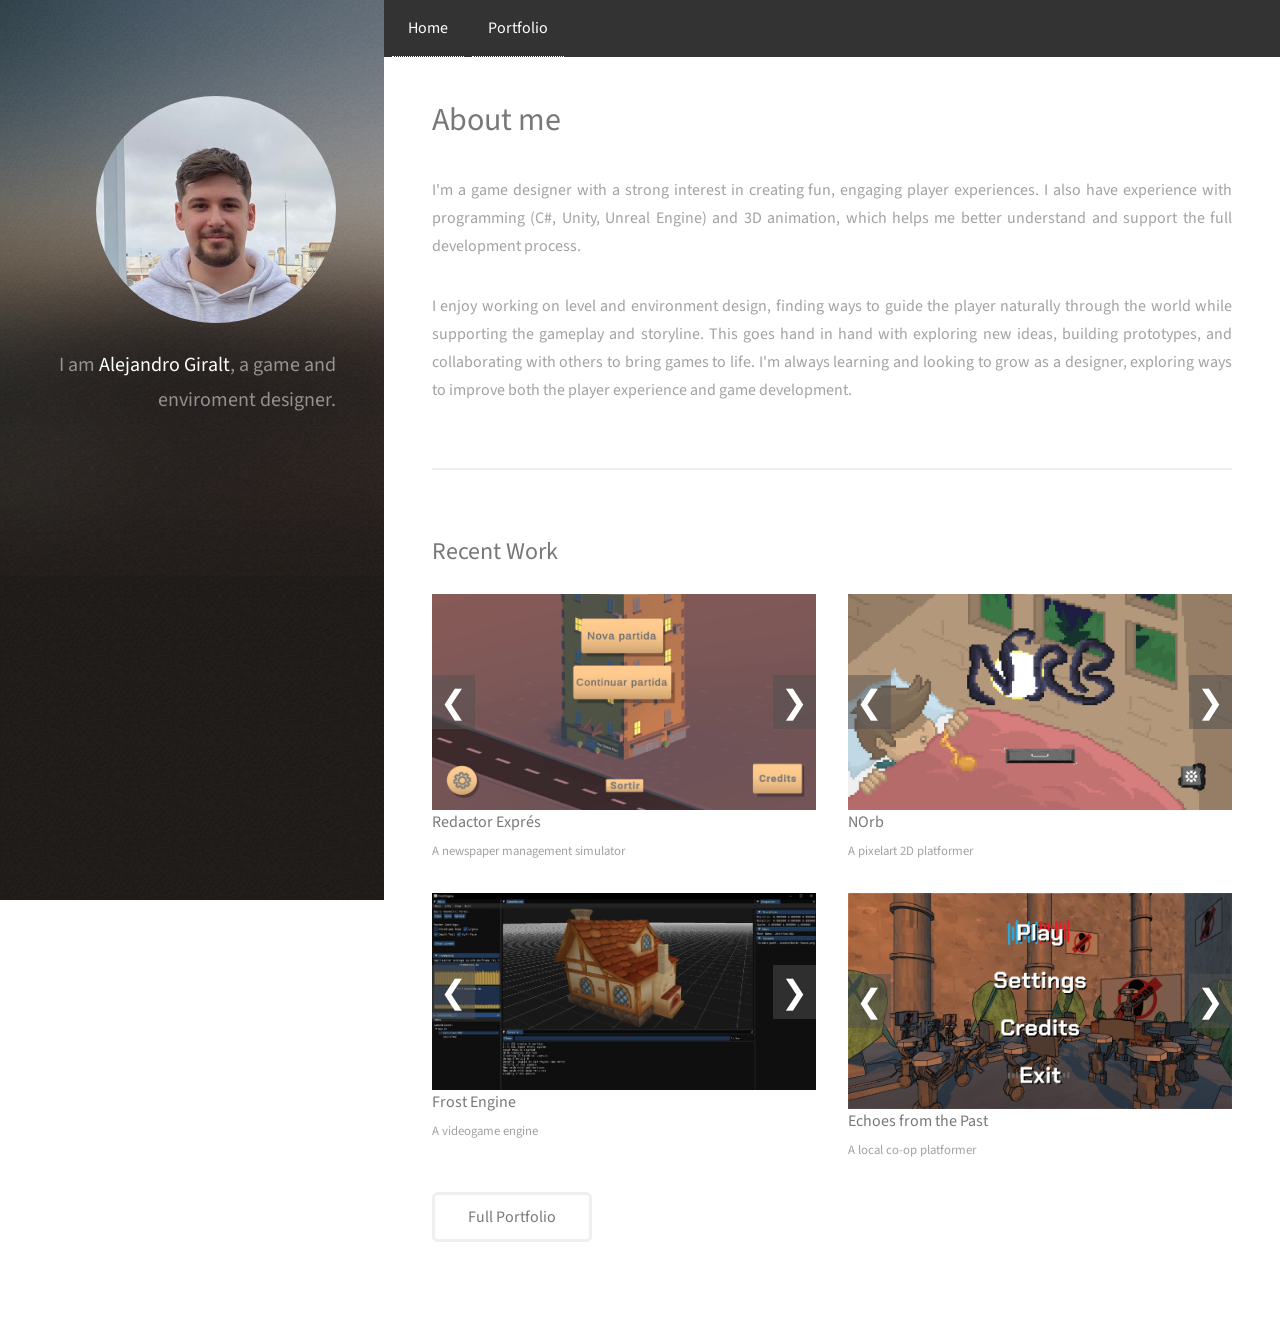
==== index.html @ 24356e1d "Organization, Polishing" ====
<!DOCTYPE HTML>
<!--
	Strata by HTML5 UP
	html5up.net | @ajlkn
	Free for personal and commercial use under the CCA 3.0 license (html5up.net/license)
-->
<html>

<head>
	<title>Strata by HTML5 UP</title>
	<meta charset="utf-8" />
	<meta name="viewport" content="width=device-width, initial-scale=1, user-scalable=no" />
	<link rel="stylesheet" href="assets/css/main.css" />

	<style>
		/* === DEBUG VISUAL === */
		/** {
			outline: 1px solid rgba(255, 0, 0, 0.4);
		}*/
	</style>
</head>

<body class="is-preload">

	<ul class="busc">
		<li class="busc"><a href="./index.html">Home</a></li>
		<li class="busc"><a href="./projects.html">Portfolio</a>

	</ul>

	<!-- Header -->
	<header id="header">
		<div class="inner">
			<a class="image avatar"><img src="images/avatarYo.jpg" alt="" /></a>
			<h1>I am <strong>Alejandro Giralt</strong>, a game<br />
				and enviroment designer.<br />
				<!--crafted by <a href="http://html5up.net">HTML5 UP</a>.</h1>-->
		</div>
	</header>

	<!-- Main -->
	<div id="main">

		<!-- One -->
		<section id="one">
			<header class="major">
				<h2>About me</h2>
			</header>
			<p class="justify">I'm a game designer with a strong interest in creating fun,
				engaging player experiences. I also have experience with
				programming (C#, Unity, Unreal Engine) and 3D animation,
				which helps me better understand and support the full
				development process.
			</p>
			<p class="justify">I enjoy working on level and environment design,
				finding ways to guide the player naturally through the
				world while supporting the gameplay and storyline. This goes hand
				in hand with exploring new ideas, building prototypes, and
				collaborating with others to bring games to life. I'm always
				learning and looking to grow as a designer,
				exploring ways to improve both the player experience and game development.
			</p>
			<!--<ul class="actions">
				<li><a href="#" class="button">Learn More</a></li>
			</ul>-->
		</section>

		<!-- Two -->
		<section id="two">
			<h2>Recent Work</h2>
			<div class="row">
				<article class="col-6 col-12-xsmall work-item">
					<div class="image-slider">
						<button class="prev" onclick="changeSlide(-1)">&#10094;</button>
						<img class="slide-image" src="images/Redactor1.webp" style="display:block;" />
						<img class="slide-image" src="images/Redactor2.webp" style="display:none;" />
						<img class="slide-image" src="images/Redactor3.webp" style="display:none;" />
						<img class="slide-image" src="images/Redactor4.webp" style="display:none;" />
						<img class="slide-image" src="images/Redactor5.webp" style="display:none;" />
						<button class="next" onclick="changeSlide(1)">&#10095;</button>
					</div>
					<a href="./projects.html?modal=modal-Redactor">
						<h3>Redactor Exprés</h3>
					</a>
					<p>A newspaper management simulator</p>
				</article>
				<article class="col-6 col-12-xsmall work-item">

					<div class="image-slider">
						<button class="prev" onclick="changeSlide(-1)">&#10094;</button>
						<img class="slide-image" src="images/Norb1.webp" style="display:block;" />
						<img class="slide-image" src="images/Norb2.webp" style="display:none;" />
						<img class="slide-image" src="images/Norb5.webp" style="display:none;" />
						<img class="slide-image" src="images/Norb3.webp" style="display:none;" />
						<img class="slide-image" src="images/Norb4.webp" style="display:none;" />
						<button class="next" onclick="changeSlide(1)">&#10095;</button>
					</div>
					<h3>NOrb</h3>
					<p>A pixelart 2D platformer</p>
				</article>
				<article class="col-6 col-12-xsmall work-item">
					<div class="image-slider">
						<button class="prev" onclick="changeSlide(-1)">&#10094;</button>
						<img class="slide-image" src="images/Frost1.webp" style="display:block;" />
						<img class="slide-image" src="images/Frost2.webp" style="display:none;" />
						<img class="slide-image" src="images/Frost3.webp" style="display:none;" />
						<button class="next" onclick="changeSlide(1)">&#10095;</button>
					</div>
					<h3>Frost Engine</h3>
					<p>A videogame engine</p>
				</article>
				<article class="col-6 col-12-xsmall work-item">
					<div class="image-slider">
						<button class="prev" onclick="changeSlide(-1)">&#10094;</button>
						<img class="slide-image" src="images/Echoes1.webp" style="display:block;" />
						<img class="slide-image" src="images/Echoes2.webp" style="display:none;" />
						<img class="slide-image" src="images/Echoes3.webp" style="display:none;" />
						<img class="slide-image" src="images/Echoes4.webp" style="display:none;" />
						<img class="slide-image" src="images/Echoes5.webp" style="display:none;" />
						<button class="next" onclick="changeSlide(1)">&#10095;</button>
					</div>
					<h3>Echoes from the Past</h3>
					<p>A local co-op platformer</p>
				</article>

			</div>
			<ul class="actions">
				<li><a href="./projects.html" class="button">Full Portfolio</a></li>
			</ul>
		</section>


		<!-- Footer -->
		<!--
		<footer id="footer">
			<div class="inner">
				<ul class="icons">
					<li><a href="#" class="icon brands fa-twitter"><span class="label">Twitter</span></a></li>
					<li><a href="#" class="icon brands fa-github"><span class="label">Github</span></a></li>
					<li><a href="#" class="icon brands fa-dribbble"><span class="label">Dribbble</span></a></li>
					<li><a href="#" class="icon solid fa-envelope"><span class="label">Email</span></a></li>
				</ul>
				
			<ul class="copyright">
				<li>&copy; Untitled</li>
				<li>Design: <a href="http://html5up.net">HTML5 UP</a></li>
			</ul>
		
			</div>
		</footer>
	-->



		<!-- EXTRA THINGS -->
		<!--
		<section id="three">
			<h2>Get In Touch</h2>
			<p>Accumsan pellentesque commodo blandit enim arcu non at amet id arcu magna. Accumsan orci faucibus id eu
				lorem semper nunc nisi lorem vulputate lorem neque lorem ipsum dolor.</p>
			<div class="row">
				<div class="col-8 col-12-small">
					<form method="post" action="#">
						<div class="row gtr-uniform gtr-50">
							<div class="col-6 col-12-xsmall"><input type="text" name="name" id="name"
									placeholder="Name" /></div>
							<div class="col-6 col-12-xsmall"><input type="email" name="email" id="email"
									placeholder="Email" /></div>
							<div class="col-12"><textarea name="message" id="message" placeholder="Message"
									rows="4"></textarea></div>
						</div>
					</form>
					<ul class="actions">
						<li><input type="submit" value="Send Message" /></li>
					</ul>
				</div>
				<div class="col-4 col-12-small">
					<ul class="labeled-icons">
						<li>
							<h3 class="icon solid fa-home"><span class="label">Address</span></h3>
							1234 Somewhere Rd.<br />
							Nashville, TN 00000<br />
							United States
						</li>
						<li>
							<h3 class="icon solid fa-mobile-alt"><span class="label">Phone</span></h3>
							000-000-0000
						</li>
						<li>
							<h3 class="icon solid fa-envelope"><span class="label">Email</span></h3>
							<a href="#">hello@untitled.tld</a>
						</li>
					</ul>
				</div>
			</div>
		</section>
		

		
	

		<section id="four">
			<h2>Elements</h2>

			<section>
				<h4>Text</h4>
				<p>This is <b>bold</b> and this is <strong>strong</strong>. This is <i>italic</i> and this is
					<em>emphasized</em>.
					This is <sup>superscript</sup> text and this is <sub>subscript</sub> text.
					This is <u>underlined</u> and this is code: <code>for (;;) { ... }</code>. Finally, <a href="#">this
						is a link</a>.</p>
				<hr />
				<header>
					<h4>Heading with a Subtitle</h4>
					<p>Lorem ipsum dolor sit amet nullam id egestas urna aliquam</p>
				</header>
				<p>Nunc lacinia ante nunc ac lobortis. Interdum adipiscing gravida odio porttitor sem non mi integer non
					faucibus ornare mi ut ante amet placerat aliquet. Volutpat eu sed ante lacinia sapien lorem accumsan
					varius montes viverra nibh in adipiscing blandit tempus accumsan.</p>
				<header>
					<h5>Heading with a Subtitle</h5>
					<p>Lorem ipsum dolor sit amet nullam id egestas urna aliquam</p>
				</header>
				<p>Nunc lacinia ante nunc ac lobortis. Interdum adipiscing gravida odio porttitor sem non mi integer non
					faucibus ornare mi ut ante amet placerat aliquet. Volutpat eu sed ante lacinia sapien lorem accumsan
					varius montes viverra nibh in adipiscing blandit tempus accumsan.</p>
				<hr />
				<h2>Heading Level 2</h2>
				<h3>Heading Level 3</h3>
				<h4>Heading Level 4</h4>
				<h5>Heading Level 5</h5>
				<h6>Heading Level 6</h6>
				<hr />
				<h5>Blockquote</h5>
				<blockquote>Fringilla nisl. Donec accumsan interdum nisi, quis tincidunt felis sagittis eget tempus
					euismod. Vestibulum ante ipsum primis in faucibus vestibulum. Blandit adipiscing eu felis iaculis
					volutpat ac adipiscing accumsan faucibus. Vestibulum ante ipsum primis in faucibus lorem ipsum dolor
					sit amet nullam adipiscing eu felis.</blockquote>
				<h5>Preformatted</h5>
				<pre><code>i = 0;

while (!deck.isInOrder()) {
print 'Iteration ' + i;
deck.shuffle();
i++;
}

print 'It took ' + i + ' iterations to sort the deck.';</code></pre>
			</section>

			<section>
				<h4>Lists</h4>
				<div class="row">
					<div class="col-6 col-12-xsmall">
						<h5>Unordered</h5>
						<ul>
							<li>Dolor pulvinar etiam magna etiam.</li>
							<li>Sagittis adipiscing lorem eleifend.</li>
							<li>Felis enim feugiat dolore viverra.</li>
						</ul>
						<h5>Alternate</h5>
						<ul class="alt">
							<li>Dolor pulvinar etiam magna etiam.</li>
							<li>Sagittis adipiscing lorem eleifend.</li>
							<li>Felis enim feugiat dolore viverra.</li>
						</ul>
					</div>
					<div class="col-6 col-12-xsmall">
						<h5>Ordered</h5>
						<ol>
							<li>Dolor pulvinar etiam magna etiam.</li>
							<li>Etiam vel felis at lorem sed viverra.</li>
							<li>Felis enim feugiat dolore viverra.</li>
							<li>Dolor pulvinar etiam magna etiam.</li>
							<li>Etiam vel felis at lorem sed viverra.</li>
							<li>Felis enim feugiat dolore viverra.</li>
						</ol>
						<h5>Icons</h5>
						<ul class="icons">
							<li><a href="#" class="icon brands fa-twitter"><span class="label">Twitter</span></a></li>
							<li><a href="#" class="icon brands fa-facebook-f"><span class="label">Facebook</span></a>
							</li>
							<li><a href="#" class="icon brands fa-instagram"><span class="label">Instagram</span></a>
							</li>
							<li><a href="#" class="icon brands fa-github"><span class="label">Github</span></a></li>
							<li><a href="#" class="icon brands fa-dribbble"><span class="label">Dribbble</span></a></li>
							<li><a href="#" class="icon brands fa-tumblr"><span class="label">Tumblr</span></a></li>
						</ul>
					</div>
				</div>
				<h5>Actions</h5>
				<ul class="actions">
					<li><a href="#" class="button primary">Default</a></li>
					<li><a href="#" class="button">Default</a></li>
				</ul>
				<ul class="actions small">
					<li><a href="#" class="button primary small">Small</a></li>
					<li><a href="#" class="button small">Small</a></li>
				</ul>
				<div class="row">
					<div class="col-6 col-12-small">
						<ul class="actions stacked">
							<li><a href="#" class="button primary">Default</a></li>
							<li><a href="#" class="button">Default</a></li>
						</ul>
					</div>
					<div class="col-6 col-12-small">
						<ul class="actions stacked">
							<li><a href="#" class="button primary small">Small</a></li>
							<li><a href="#" class="button small">Small</a></li>
						</ul>
					</div>
					<div class="col-6 col-12-small">
						<ul class="actions stacked">
							<li><a href="#" class="button primary fit">Default</a></li>
							<li><a href="#" class="button fit">Default</a></li>
						</ul>
					</div>
					<div class="col-6 col-12-small">
						<ul class="actions stacked">
							<li><a href="#" class="button primary small fit">Small</a></li>
							<li><a href="#" class="button small fit">Small</a></li>
						</ul>
					</div>
				</div>
			</section>

			<section>
				<h4>Table</h4>
				<h5>Default</h5>
				<div class="table-wrapper">
					<table>
						<thead>
							<tr>
								<th>Name</th>
								<th>Description</th>
								<th>Price</th>
							</tr>
						</thead>
						<tbody>
							<tr>
								<td>Item One</td>
								<td>Ante turpis integer aliquet porttitor.</td>
								<td>29.99</td>
							</tr>
							<tr>
								<td>Item Two</td>
								<td>Vis ac commodo adipiscing arcu aliquet.</td>
								<td>19.99</td>
							</tr>
							<tr>
								<td>Item Three</td>
								<td> Morbi faucibus arcu accumsan lorem.</td>
								<td>29.99</td>
							</tr>
							<tr>
								<td>Item Four</td>
								<td>Vitae integer tempus condimentum.</td>
								<td>19.99</td>
							</tr>
							<tr>
								<td>Item Five</td>
								<td>Ante turpis integer aliquet porttitor.</td>
								<td>29.99</td>
							</tr>
						</tbody>
						<tfoot>
							<tr>
								<td colspan="2"></td>
								<td>100.00</td>
							</tr>
						</tfoot>
					</table>
				</div>

				<h5>Alternate</h5>
				<div class="table-wrapper">
					<table class="alt">
						<thead>
							<tr>
								<th>Name</th>
								<th>Description</th>
								<th>Price</th>
							</tr>
						</thead>
						<tbody>
							<tr>
								<td>Item One</td>
								<td>Ante turpis integer aliquet porttitor.</td>
								<td>29.99</td>
							</tr>
							<tr>
								<td>Item Two</td>
								<td>Vis ac commodo adipiscing arcu aliquet.</td>
								<td>19.99</td>
							</tr>
							<tr>
								<td>Item Three</td>
								<td> Morbi faucibus arcu accumsan lorem.</td>
								<td>29.99</td>
							</tr>
							<tr>
								<td>Item Four</td>
								<td>Vitae integer tempus condimentum.</td>
								<td>19.99</td>
							</tr>
							<tr>
								<td>Item Five</td>
								<td>Ante turpis integer aliquet porttitor.</td>
								<td>29.99</td>
							</tr>
						</tbody>
						<tfoot>
							<tr>
								<td colspan="2"></td>
								<td>100.00</td>
							</tr>
						</tfoot>
					</table>
				</div>
			</section>

			<section>
				<h4>Buttons</h4>
				<ul class="actions">
					<li><a href="#" class="button primary">Primary</a></li>
					<li><a href="#" class="button">Default</a></li>
				</ul>
				<ul class="actions">
					<li><a href="#" class="button large">Large</a></li>
					<li><a href="#" class="button">Default</a></li>
					<li><a href="#" class="button small">Small</a></li>
				</ul>
				<ul class="actions fit">
					<li><a href="#" class="button primary fit">Fit</a></li>
					<li><a href="#" class="button fit">Fit</a></li>
				</ul>
				<ul class="actions fit small">
					<li><a href="#" class="button primary fit small">Fit + Small</a></li>
					<li><a href="#" class="button fit small">Fit + Small</a></li>
				</ul>
				<ul class="actions">
					<li><a href="#" class="button primary icon solid fa-download">Icon</a></li>
					<li><a href="#" class="button icon solid fa-download">Icon</a></li>
				</ul>
				<ul class="actions">
					<li><span class="button primary disabled">Primary</span></li>
					<li><span class="button disabled">Default</span></li>
				</ul>
			</section>

			<section>
				<h4>Form</h4>
				<form method="post" action="#">
					<div class="row gtr-uniform gtr-50">
						<div class="col-6 col-12-xsmall">
							<input type="text" name="demo-name" id="demo-name" value="" placeholder="Name" />
						</div>
						<div class="col-6 col-12-xsmall">
							<input type="email" name="demo-email" id="demo-email" value="" placeholder="Email" />
						</div>
						<div class="col-12">
							<select name="demo-category" id="demo-category">
								<option value="">- Category -</option>
								<option value="1">Manufacturing</option>
								<option value="1">Shipping</option>
								<option value="1">Administration</option>
								<option value="1">Human Resources</option>
							</select>
						</div>
						<div class="col-4 col-12-small">
							<input type="radio" id="demo-priority-low" name="demo-priority" checked>
							<label for="demo-priority-low">Low Priority</label>
						</div>
						<div class="col-4 col-12-small">
							<input type="radio" id="demo-priority-normal" name="demo-priority">
							<label for="demo-priority-normal">Normal Priority</label>
						</div>
						<div class="col-4 col-12-small">
							<input type="radio" id="demo-priority-high" name="demo-priority">
							<label for="demo-priority-high">High Priority</label>
						</div>
						<div class="col-6 col-12-small">
							<input type="checkbox" id="demo-copy" name="demo-copy">
							<label for="demo-copy">Email me a copy of this message</label>
						</div>
						<div class="col-6 col-12-small">
							<input type="checkbox" id="demo-human" name="demo-human" checked>
							<label for="demo-human">I am a human and not a robot</label>
						</div>
						<div class="col-12">
							<textarea name="demo-message" id="demo-message" placeholder="Enter your message"
								rows="6"></textarea>
						</div>
						<div class="col-12">
							<ul class="actions">
								<li><input type="submit" value="Send Message" class="primary" /></li>
								<li><input type="reset" value="Reset" /></li>
							</ul>
						</div>
					</div>
				</form>
			</section>

			<section>
				<h4>Image</h4>
				<h5>Fit</h5>
				<div class="box alt">
					<div class="row gtr-50 gtr-uniform">
						<div class="col-12"><span class="image fit"><img src="images/fulls/05.jpg" alt="" /></span>
						</div>
						<div class="col-4"><span class="image fit"><img src="images/thumbs/01.jpg" alt="" /></span>
						</div>
						<div class="col-4"><span class="image fit"><img src="images/thumbs/02.jpg" alt="" /></span>
						</div>
						<div class="col-4"><span class="image fit"><img src="images/thumbs/03.jpg" alt="" /></span>
						</div>
						<div class="col-4"><span class="image fit"><img src="images/thumbs/04.jpg" alt="" /></span>
						</div>
						<div class="col-4"><span class="image fit"><img src="images/thumbs/05.jpg" alt="" /></span>
						</div>
						<div class="col-4"><span class="image fit"><img src="images/thumbs/06.jpg" alt="" /></span>
						</div>
						<div class="col-4"><span class="image fit"><img src="images/thumbs/03.jpg" alt="" /></span>
						</div>
						<div class="col-4"><span class="image fit"><img src="images/thumbs/02.jpg" alt="" /></span>
						</div>
						<div class="col-4"><span class="image fit"><img src="images/thumbs/01.jpg" alt="" /></span>
						</div>
					</div>
				</div>
				<h5>Left &amp; Right</h5>
				<p><span class="image left"><img src="images/avatar.jpg" alt="" /></span>Fringilla nisl. Donec accumsan
					interdum nisi, quis tincidunt felis sagittis eget. tempus euismod. Vestibulum ante ipsum primis in
					faucibus vestibulum. Blandit adipiscing eu felis iaculis volutpat ac adipiscing accumsan eu
					faucibus. Integer ac pellentesque praesent tincidunt felis sagittis eget. tempus euismod. Vestibulum
					ante ipsum primis in faucibus vestibulum. Blandit adipiscing eu felis iaculis volutpat ac adipiscing
					accumsan eu faucibus. Integer ac pellentesque praesent. Donec accumsan interdum nisi, quis tincidunt
					felis sagittis eget. tempus euismod. Vestibulum ante ipsum primis in faucibus vestibulum. Blandit
					adipiscing eu felis iaculis volutpat ac adipiscing accumsan eu faucibus. Integer ac pellentesque
					praesent tincidunt felis sagittis eget. tempus euismod. Vestibulum ante ipsum primis in faucibus
					vestibulum. Blandit adipiscing eu felis iaculis volutpat ac adipiscing accumsan eu faucibus. Integer
					ac pellentesque praesent.</p>
				<p><span class="image right"><img src="images/avatar.jpg" alt="" /></span>Fringilla nisl. Donec accumsan
					interdum nisi, quis tincidunt felis sagittis eget. tempus euismod. Vestibulum ante ipsum primis in
					faucibus vestibulum. Blandit adipiscing eu felis iaculis volutpat ac adipiscing accumsan eu
					faucibus. Integer ac pellentesque praesent tincidunt felis sagittis eget. tempus euismod. Vestibulum
					ante ipsum primis in faucibus vestibulum. Blandit adipiscing eu felis iaculis volutpat ac adipiscing
					accumsan eu faucibus. Integer ac pellentesque praesent. Donec accumsan interdum nisi, quis tincidunt
					felis sagittis eget. tempus euismod. Vestibulum ante ipsum primis in faucibus vestibulum. Blandit
					adipiscing eu felis iaculis volutpat ac adipiscing accumsan eu faucibus. Integer ac pellentesque
					praesent tincidunt felis sagittis eget. tempus euismod. Vestibulum ante ipsum primis in faucibus
					vestibulum. Blandit adipiscing eu felis iaculis volutpat ac adipiscing accumsan eu faucibus. Integer
					ac pellentesque praesent.</p>
			</section>

		</section>


	</div>
	-->


		<!-- Scripts -->
		<script src="assets/js/jquery.min.js"></script>
		<script src="assets/js/jquery.poptrox.min.js"></script>
		<script src="assets/js/custom.modal.js"></script>
		<script src="assets/js/browser.min.js"></script>
		<script src="assets/js/breakpoints.min.js"></script>
		<script src="assets/js/util.js"></script>
		<script src="assets/js/main.js"></script>

</body>

</html>
---- assets/css/main.css ----
@import url("fontawesome-all.min.css");
@import url("https://fonts.googleapis.com/css?family=Source+Sans+Pro:400,400italic");


/*
	Strata by HTML5 UP
	html5up.net | @ajlkn
	Free for personal and commercial use under the CCA 3.0 license (html5up.net/license)
*/

html,
body,
div,
span,
applet,
object,
iframe,
h1,
h2,
h3,
h4,
h5,
h6,
p,
blockquote,
pre,
a,
abbr,
acronym,
address,
big,
cite,
code,
del,
dfn,
em,
img,
ins,
kbd,
q,
s,
samp,
small,
strike,
strong,
sub,
sup,
tt,
var,
b,
u,
i,
center,
dl,
dt,
dd,
ol,
ul,
li,
fieldset,
form,
label,
legend,
table,
caption,
tbody,
tfoot,
thead,
tr,
th,
td,
article,
aside,
canvas,
details,
embed,
figure,
figcaption,
footer,
header,
hgroup,
menu,
nav,
output,
ruby,
section,
summary,
time,
mark,
audio,
video {
	margin: 0;
	padding: 0;
	border: 0;
	font-size: 100%;
	font: inherit;
	vertical-align: baseline;
}

article,
aside,
details,
figcaption,
figure,
footer,
header,
hgroup,
menu,
nav,
section {
	display: block;
}

body {
	line-height: 1;
}

ol,
ul {
	list-style: none;
}

blockquote,
q {
	quotes: none;
}

blockquote:before,
blockquote:after,
q:before,
q:after {
	content: '';
	content: none;
}

table {
	border-collapse: collapse;
	border-spacing: 0;
}

body {
	-webkit-text-size-adjust: none;
}

mark {
	background-color: transparent;
	color: inherit;
}

input::-moz-focus-inner {
	border: 0;
	padding: 0;
}

input,
select,
textarea {
	-moz-appearance: none;
	-webkit-appearance: none;
	-ms-appearance: none;
	appearance: none;
}



/* Basic */

html {
	box-sizing: border-box;
}

*,
*:before,
*:after {
	box-sizing: inherit;
}

body {
	background: #fff;
}

body.is-preload *,
body.is-preload *:before,
body.is-preload *:after {
	-moz-animation: none !important;
	-webkit-animation: none !important;
	-ms-animation: none !important;
	animation: none !important;
	-moz-transition: none !important;
	-webkit-transition: none !important;
	-ms-transition: none !important;
	transition: none !important;
}

body,
input,
select,
textarea {
	color: #a2a2a2;
	font-family: "Source Sans Pro", Helvetica, sans-serif;
	font-size: 16pt;
	font-weight: 400;
	line-height: 1.75em;
}

a {
	-moz-transition: color 0.2s ease-in-out, border-color 0.2s ease-in-out;
	-webkit-transition: color 0.2s ease-in-out, border-color 0.2s ease-in-out;
	-ms-transition: color 0.2s ease-in-out, border-color 0.2s ease-in-out;
	transition: color 0.2s ease-in-out, border-color 0.2s ease-in-out;
	border-bottom: dotted 1px;
	color: #49bf9d;
	text-decoration: none;
}

a:hover {
	border-bottom-color: transparent;
	color: #49bf9d !important;
	text-decoration: none;
}

strong,
b {
	color: #787878;
	font-weight: 400;
}

em,
i {
	font-style: italic;
}

p {
	margin: 0 0 2em 0;
}

h1,
h2,
h3,
h4,
h5,
h6 {
	color: #787878;
	font-weight: 400;
	line-height: 1em;
	margin: 0 0 1em 0;
}

h1 a,
h2 a,
h3 a,
h4 a,
h5 a,
h6 a {
	color: inherit;
	text-decoration: none;
}

h1 {
	font-size: 2em;
	line-height: 1.5em;
}

h2 {
	font-size: 1.5em;
	line-height: 1.5em;
}

h3 {
	font-size: 1.25em;
	line-height: 1.5em;
}

h4 {
	font-size: 1.1em;
	line-height: 1.5em;
}

h5 {
	font-size: 0.9em;
	line-height: 1.5em;
}

h6 {
	font-size: 0.7em;
	line-height: 1.5em;
}

sub {
	font-size: 0.8em;
	position: relative;
	top: 0.5em;
}

sup {
	font-size: 0.8em;
	position: relative;
	top: -0.5em;
}

hr {
	border: 0;
	border-bottom: solid 2px #efefef;
	margin: 2em 0;
}

hr.major {
	margin: 3em 0;
}



blockquote {
	border-left: solid 6px #efefef;
	font-style: italic;
	margin: 0 0 2em 0;
	padding: 0.5em 0 0.5em 1.5em;
}

code {
	background: #f7f7f7;
	border-radius: 0.35em;
	border: solid 2px #efefef;
	font-family: "Courier New", monospace;
	font-size: 0.9em;
	margin: 0 0.25em;
	padding: 0.25em 0.65em;
}

pre {
	-webkit-overflow-scrolling: touch;
	font-family: "Courier New", monospace;
	font-size: 0.9em;
	margin: 0 0 2em 0;
}

pre code {
	display: block;
	line-height: 1.75em;
	padding: 1em 1.5em;
	overflow-x: auto;
}

.align-left {
	text-align: left;
}

.align-center {
	text-align: center;
}

.align-right {
	text-align: right;
}

.justify {
	text-align: justify;
}



/* Container */

.container {
	margin: 0 auto;
	max-width: calc(100% - 4em);
	width: 100%;
}

.container.xsmall {
	width: 25%;
}

.container.small {
	width: 50%;
}

.container.medium {
	width: 75%;
}

.container.large {
	width: 125%;
}

.container.xlarge {
	width: 150%;
}

.container.max {
	width: 100%;
}

@media screen and (max-width: 980px) {

	.container {
		width: 100%;
		max-width: 100%;
	}

}

@media screen and (max-width: 480px) {

	.container {
		max-width: calc(100% - 3em);
	}

}



/* Row */

.row {
	display: flex;
	flex-wrap: wrap;
	box-sizing: border-box;
	align-items: stretch;
}

.row>* {
	box-sizing: border-box;
}

.row.gtr-uniform>*> :last-child {
	margin-bottom: 0;
}

.row.aln-left {
	justify-content: flex-start;
}

.row.aln-center {
	justify-content: center;
}

.row.aln-right {
	justify-content: flex-end;
}

.row.aln-top {
	align-items: flex-start;
}

.row.aln-middle {
	align-items: center;
}

.row.aln-bottom {
	align-items: flex-end;
}

.row>.imp {
	order: -1;
}

.row>.col-1 {
	width: 8.33333%;
}

.row>.off-1 {
	margin-left: 8.33333%;
}

.row>.col-2 {
	width: 16.66667%;
}

.row>.off-2 {
	margin-left: 16.66667%;
}

.row>.col-3 {
	width: 25%;
}

.row>.off-3 {
	margin-left: 25%;
}

.row>.col-4 {
	width: 33.33333%;
}

.row>.off-4 {
	margin-left: 33.33333%;
}

.row>.col-5 {
	width: 41.66667%;
}

.row>.off-5 {
	margin-left: 41.66667%;
}

.row>.col-6 {
	width: 50%;
}

.row>.off-6 {
	margin-left: 50%;
}

.row>.col-7 {
	width: 58.33333%;
}

.row>.off-7 {
	margin-left: 58.33333%;
}

.row>.col-8 {
	width: 66.66667%;
}

.row>.off-8 {
	margin-left: 66.66667%;
}

.row>.col-9 {
	width: 75%;
}

.row>.off-9 {
	margin-left: 75%;
}

.row>.col-10 {
	width: 83.33333%;
}

.row>.off-10 {
	margin-left: 83.33333%;
}

.row>.col-11 {
	width: 91.66667%;
}

.row>.off-11 {
	margin-left: 91.66667%;
}

.row>.col-12 {
	width: 100%;
}

.row>.off-12 {
	margin-left: 100%;
}

.row.gtr-0 {
	margin-top: 0;
	margin-left: 0em;
}

.row.gtr-0>* {
	padding: 0 0 0 0em;
}

.row.gtr-0.gtr-uniform {
	margin-top: 0em;
}

.row.gtr-0.gtr-uniform>* {
	padding-top: 0em;
}

.row.gtr-25 {
	margin-top: 0;
	margin-left: -0.625em;
}

.row.gtr-25>* {
	padding: 0 0 0 0.625em;
}

.row.gtr-25.gtr-uniform {
	margin-top: -0.625em;
}

.row.gtr-25.gtr-uniform>* {
	padding-top: 0.625em;
}

.row.gtr-50 {
	margin-top: 0;
	margin-left: -1.25em;
}

.row.gtr-50>* {
	padding: 0 0 0 1.25em;
}

.row.gtr-50.gtr-uniform {
	margin-top: -1.25em;
}

.row.gtr-50.gtr-uniform>* {
	padding-top: 1.25em;
}

.row {
	margin-top: 0;
	margin-left: -2.5em;
}

.row>* {
	padding: 0 0 0 2.5em;
}

.row.gtr-uniform {
	margin-top: -2.5em;
}

.row.gtr-uniform>* {
	padding-top: 2.5em;
}

.row.gtr-150 {
	margin-top: 0;
	margin-left: -3.75em;
}

.row.gtr-150>* {
	padding: 0 0 0 3.75em;
}

.row.gtr-150.gtr-uniform {
	margin-top: -3.75em;
}

.row.gtr-150.gtr-uniform>* {
	padding-top: 3.75em;
}

.row.gtr-200 {
	margin-top: 0;
	margin-left: -5em;
}

.row.gtr-200>* {
	padding: 0 0 0 5em;
}

.row.gtr-200.gtr-uniform {
	margin-top: -5em;
}

.row.gtr-200.gtr-uniform>* {
	padding-top: 5em;
}

@media screen and (max-width: 2000px) {

	.row {
		display: flex;
		flex-wrap: wrap;
		box-sizing: border-box;
		align-items: stretch;
	}

	.row>* {
		box-sizing: border-box;
	}

	.row.gtr-uniform>*> :last-child {
		margin-bottom: 0;
	}

	.row.aln-left {
		justify-content: flex-start;
	}

	.row.aln-center {
		justify-content: center;
	}

	.row.aln-right {
		justify-content: flex-end;
	}

	.row.aln-top {
		align-items: flex-start;
	}

	.row.aln-middle {
		align-items: center;
	}

	.row.aln-bottom {
		align-items: flex-end;
	}

	.row>.imp-xlarge {
		order: -1;
	}

	.row>.col-1-xlarge {
		width: 8.33333%;
	}

	.row>.off-1-xlarge {
		margin-left: 8.33333%;
	}

	.row>.col-2-xlarge {
		width: 16.66667%;
	}

	.row>.off-2-xlarge {
		margin-left: 16.66667%;
	}

	.row>.col-3-xlarge {
		width: 25%;
	}

	.row>.off-3-xlarge {
		margin-left: 25%;
	}

	.row>.col-4-xlarge {
		width: 33.33333%;
	}

	.row>.off-4-xlarge {
		margin-left: 33.33333%;
	}

	.row>.col-5-xlarge {
		width: 41.66667%;
	}

	.row>.off-5-xlarge {
		margin-left: 41.66667%;
	}

	.row>.col-6-xlarge {
		width: 50%;
	}

	.row>.off-6-xlarge {
		margin-left: 50%;
	}

	.row>.col-7-xlarge {
		width: 58.33333%;
	}

	.row>.off-7-xlarge {
		margin-left: 58.33333%;
	}

	.row>.col-8-xlarge {
		width: 66.66667%;
	}

	.row>.off-8-xlarge {
		margin-left: 66.66667%;
	}

	.row>.col-9-xlarge {
		width: 75%;
	}

	.row>.off-9-xlarge {
		margin-left: 75%;
	}

	.row>.col-10-xlarge {
		width: 83.33333%;
	}

	.row>.off-10-xlarge {
		margin-left: 83.33333%;
	}

	.row>.col-11-xlarge {
		width: 91.66667%;
	}

	.row>.off-11-xlarge {
		margin-left: 91.66667%;
	}

	.row>.col-12-xlarge {
		width: 100%;
	}

	.row>.off-12-xlarge {
		margin-left: 100%;
	}

	.row.gtr-0 {
		margin-top: 0;
		margin-left: 0em;
	}

	.row.gtr-0>* {
		padding: 0 0 0 0em;
	}

	.row.gtr-0.gtr-uniform {
		margin-top: 0em;
	}

	.row.gtr-0.gtr-uniform>* {
		padding-top: 0em;
	}

	.row.gtr-25 {
		margin-top: 0;
		margin-left: -0.625em;
	}

	.row.gtr-25>* {
		padding: 0 0 0 0.625em;
	}

	.row.gtr-25.gtr-uniform {
		margin-top: -0.625em;
	}

	.row.gtr-25.gtr-uniform>* {
		padding-top: 0.625em;
	}

	.row.gtr-50 {
		margin-top: 0;
		margin-left: -1.25em;
	}

	.row.gtr-50>* {
		padding: 0 0 0 1.25em;
	}

	.row.gtr-50.gtr-uniform {
		margin-top: -1.25em;
	}

	.row.gtr-50.gtr-uniform>* {
		padding-top: 1.25em;
	}

	.row {
		margin-top: 0;
		margin-left: -2.5em;
	}

	.row>* {
		padding: 0 0 0 2.5em;
	}

	.row.gtr-uniform {
		margin-top: -2.5em;
	}

	.row.gtr-uniform>* {
		padding-top: 2.5em;
	}

	.row.gtr-150 {
		margin-top: 0;
		margin-left: -3.75em;
	}

	.row.gtr-150>* {
		padding: 0 0 0 3.75em;
	}

	.row.gtr-150.gtr-uniform {
		margin-top: -3.75em;
	}

	.row.gtr-150.gtr-uniform>* {
		padding-top: 3.75em;
	}

	.row.gtr-200 {
		margin-top: 0;
		margin-left: -5em;
	}

	.row.gtr-200>* {
		padding: 0 0 0 5em;
	}

	.row.gtr-200.gtr-uniform {
		margin-top: -5em;
	}

	.row.gtr-200.gtr-uniform>* {
		padding-top: 5em;
	}

}

@media screen and (max-width: 1280px) {

	.row {
		display: flex;
		flex-wrap: wrap;
		box-sizing: border-box;
		align-items: stretch;
	}

	.row>* {
		box-sizing: border-box;
	}

	.row.gtr-uniform>*> :last-child {
		margin-bottom: 0;
	}

	.row.aln-left {
		justify-content: flex-start;
	}

	.row.aln-center {
		justify-content: center;
	}

	.row.aln-right {
		justify-content: flex-end;
	}

	.row.aln-top {
		align-items: flex-start;
	}

	.row.aln-middle {
		align-items: center;
	}

	.row.aln-bottom {
		align-items: flex-end;
	}

	.row>.imp-large {
		order: -1;
	}

	.row>.col-1-large {
		width: 8.33333%;
	}

	.row>.off-1-large {
		margin-left: 8.33333%;
	}

	.row>.col-2-large {
		width: 16.66667%;
	}

	.row>.off-2-large {
		margin-left: 16.66667%;
	}

	.row>.col-3-large {
		width: 25%;
	}

	.row>.off-3-large {
		margin-left: 25%;
	}

	.row>.col-4-large {
		width: 33.33333%;
	}

	.row>.off-4-large {
		margin-left: 33.33333%;
	}

	.row>.col-5-large {
		width: 41.66667%;
	}

	.row>.off-5-large {
		margin-left: 41.66667%;
	}

	.row>.col-6-large {
		width: 50%;
	}

	.row>.off-6-large {
		margin-left: 50%;
	}

	.row>.col-7-large {
		width: 58.33333%;
	}

	.row>.off-7-large {
		margin-left: 58.33333%;
	}

	.row>.col-8-large {
		width: 66.66667%;
	}

	.row>.off-8-large {
		margin-left: 66.66667%;
	}

	.row>.col-9-large {
		width: 75%;
	}

	.row>.off-9-large {
		margin-left: 75%;
	}

	.row>.col-10-large {
		width: 83.33333%;
	}

	.row>.off-10-large {
		margin-left: 83.33333%;
	}

	.row>.col-11-large {
		width: 91.66667%;
	}

	.row>.off-11-large {
		margin-left: 91.66667%;
	}

	.row>.col-12-large {
		width: 100%;
	}

	.row>.off-12-large {
		margin-left: 100%;
	}

	.row.gtr-0 {
		margin-top: 0;
		margin-left: 0em;
	}

	.row.gtr-0>* {
		padding: 0 0 0 0em;
	}

	.row.gtr-0.gtr-uniform {
		margin-top: 0em;
	}

	.row.gtr-0.gtr-uniform>* {
		padding-top: 0em;
	}

	.row.gtr-25 {
		margin-top: 0;
		margin-left: -0.5em;
	}

	.row.gtr-25>* {
		padding: 0 0 0 0.5em;
	}

	.row.gtr-25.gtr-uniform {
		margin-top: -0.5em;
	}

	.row.gtr-25.gtr-uniform>* {
		padding-top: 0.5em;
	}

	.row.gtr-50 {
		margin-top: 0;
		margin-left: -1em;
	}

	.row.gtr-50>* {
		padding: 0 0 0 1em;
	}

	.row.gtr-50.gtr-uniform {
		margin-top: -1em;
	}

	.row.gtr-50.gtr-uniform>* {
		padding-top: 1em;
	}

	.row {
		margin-top: 0;
		margin-left: -2em;
	}

	.row>* {
		padding: 0 0 0 2em;
	}

	.row.gtr-uniform {
		margin-top: -2em;
	}

	.row.gtr-uniform>* {
		padding-top: 2em;
	}

	.row.gtr-150 {
		margin-top: 0;
		margin-left: -3em;
	}

	.row.gtr-150>* {
		padding: 0 0 0 3em;
	}

	.row.gtr-150.gtr-uniform {
		margin-top: -3em;
	}

	.row.gtr-150.gtr-uniform>* {
		padding-top: 3em;
	}

	.row.gtr-200 {
		margin-top: 0;
		margin-left: -4em;
	}

	.row.gtr-200>* {
		padding: 0 0 0 4em;
	}

	.row.gtr-200.gtr-uniform {
		margin-top: -4em;
	}

	.row.gtr-200.gtr-uniform>* {
		padding-top: 4em;
	}

}

@media screen and (max-width: 980px) {

	.row {
		display: flex;
		flex-wrap: wrap;
		box-sizing: border-box;
		align-items: stretch;
	}

	.row>* {
		box-sizing: border-box;
	}

	.row.gtr-uniform>*> :last-child {
		margin-bottom: 0;
	}

	.row.aln-left {
		justify-content: flex-start;
	}

	.row.aln-center {
		justify-content: center;
	}

	.row.aln-right {
		justify-content: flex-end;
	}

	.row.aln-top {
		align-items: flex-start;
	}

	.row.aln-middle {
		align-items: center;
	}

	.row.aln-bottom {
		align-items: flex-end;
	}

	.row>.imp-medium {
		order: -1;
	}

	.row>.col-1-medium {
		width: 8.33333%;
	}

	.row>.off-1-medium {
		margin-left: 8.33333%;
	}

	.row>.col-2-medium {
		width: 16.66667%;
	}

	.row>.off-2-medium {
		margin-left: 16.66667%;
	}

	.row>.col-3-medium {
		width: 25%;
	}

	.row>.off-3-medium {
		margin-left: 25%;
	}

	.row>.col-4-medium {
		width: 33.33333%;
	}

	.row>.off-4-medium {
		margin-left: 33.33333%;
	}

	.row>.col-5-medium {
		width: 41.66667%;
	}

	.row>.off-5-medium {
		margin-left: 41.66667%;
	}

	.row>.col-6-medium {
		width: 50%;
	}

	.row>.off-6-medium {
		margin-left: 50%;
	}

	.row>.col-7-medium {
		width: 58.33333%;
	}

	.row>.off-7-medium {
		margin-left: 58.33333%;
	}

	.row>.col-8-medium {
		width: 66.66667%;
	}

	.row>.off-8-medium {
		margin-left: 66.66667%;
	}

	.row>.col-9-medium {
		width: 75%;
	}

	.row>.off-9-medium {
		margin-left: 75%;
	}

	.row>.col-10-medium {
		width: 83.33333%;
	}

	.row>.off-10-medium {
		margin-left: 83.33333%;
	}

	.row>.col-11-medium {
		width: 91.66667%;
	}

	.row>.off-11-medium {
		margin-left: 91.66667%;
	}

	.row>.col-12-medium {
		width: 100%;
	}

	.row>.off-12-medium {
		margin-left: 100%;
	}

	.row.gtr-0 {
		margin-top: 0;
		margin-left: 0em;
	}

	.row.gtr-0>* {
		padding: 0 0 0 0em;
	}

	.row.gtr-0.gtr-uniform {
		margin-top: 0em;
	}

	.row.gtr-0.gtr-uniform>* {
		padding-top: 0em;
	}

	.row.gtr-25 {
		margin-top: 0;
		margin-left: -0.5em;
	}

	.row.gtr-25>* {
		padding: 0 0 0 0.5em;
	}

	.row.gtr-25.gtr-uniform {
		margin-top: -0.5em;
	}

	.row.gtr-25.gtr-uniform>* {
		padding-top: 0.5em;
	}

	.row.gtr-50 {
		margin-top: 0;
		margin-left: -1em;
	}

	.row.gtr-50>* {
		padding: 0 0 0 1em;
	}

	.row.gtr-50.gtr-uniform {
		margin-top: -1em;
	}

	.row.gtr-50.gtr-uniform>* {
		padding-top: 1em;
	}

	.row {
		margin-top: 0;
		margin-left: -2em;
	}

	.row>* {
		padding: 0 0 0 2em;
	}

	.row.gtr-uniform {
		margin-top: -2em;
	}

	.row.gtr-uniform>* {
		padding-top: 2em;
	}

	.row.gtr-150 {
		margin-top: 0;
		margin-left: -3em;
	}

	.row.gtr-150>* {
		padding: 0 0 0 3em;
	}

	.row.gtr-150.gtr-uniform {
		margin-top: -3em;
	}

	.row.gtr-150.gtr-uniform>* {
		padding-top: 3em;
	}

	.row.gtr-200 {
		margin-top: 0;
		margin-left: -4em;
	}

	.row.gtr-200>* {
		padding: 0 0 0 4em;
	}

	.row.gtr-200.gtr-uniform {
		margin-top: -4em;
	}

	.row.gtr-200.gtr-uniform>* {
		padding-top: 4em;
	}

}

@media screen and (max-width: 736px) {

	.row {
		display: flex;
		flex-wrap: wrap;
		box-sizing: border-box;
		align-items: stretch;
	}

	.row>* {
		box-sizing: border-box;
	}

	.row.gtr-uniform>*> :last-child {
		margin-bottom: 0;
	}

	.row.aln-left {
		justify-content: flex-start;
	}

	.row.aln-center {
		justify-content: center;
	}

	.row.aln-right {
		justify-content: flex-end;
	}

	.row.aln-top {
		align-items: flex-start;
	}

	.row.aln-middle {
		align-items: center;
	}

	.row.aln-bottom {
		align-items: flex-end;
	}

	.row>.imp-small {
		order: -1;
	}

	.row>.col-1-small {
		width: 8.33333%;
	}

	.row>.off-1-small {
		margin-left: 8.33333%;
	}

	.row>.col-2-small {
		width: 16.66667%;
	}

	.row>.off-2-small {
		margin-left: 16.66667%;
	}

	.row>.col-3-small {
		width: 25%;
	}

	.row>.off-3-small {
		margin-left: 25%;
	}

	.row>.col-4-small {
		width: 33.33333%;
	}

	.row>.off-4-small {
		margin-left: 33.33333%;
	}

	.row>.col-5-small {
		width: 41.66667%;
	}

	.row>.off-5-small {
		margin-left: 41.66667%;
	}

	.row>.col-6-small {
		width: 50%;
	}

	.row>.off-6-small {
		margin-left: 50%;
	}

	.row>.col-7-small {
		width: 58.33333%;
	}

	.row>.off-7-small {
		margin-left: 58.33333%;
	}

	.row>.col-8-small {
		width: 66.66667%;
	}

	.row>.off-8-small {
		margin-left: 66.66667%;
	}

	.row>.col-9-small {
		width: 75%;
	}

	.row>.off-9-small {
		margin-left: 75%;
	}

	.row>.col-10-small {
		width: 83.33333%;
	}

	.row>.off-10-small {
		margin-left: 83.33333%;
	}

	.row>.col-11-small {
		width: 91.66667%;
	}

	.row>.off-11-small {
		margin-left: 91.66667%;
	}

	.row>.col-12-small {
		width: 100%;
	}

	.row>.off-12-small {
		margin-left: 100%;
	}

	.row.gtr-0 {
		margin-top: 0;
		margin-left: 0em;
	}

	.row.gtr-0>* {
		padding: 0 0 0 0em;
	}

	.row.gtr-0.gtr-uniform {
		margin-top: 0em;
	}

	.row.gtr-0.gtr-uniform>* {
		padding-top: 0em;
	}

	.row.gtr-25 {
		margin-top: 0;
		margin-left: -0.375em;
	}

	.row.gtr-25>* {
		padding: 0 0 0 0.375em;
	}

	.row.gtr-25.gtr-uniform {
		margin-top: -0.375em;
	}

	.row.gtr-25.gtr-uniform>* {
		padding-top: 0.375em;
	}

	.row.gtr-50 {
		margin-top: 0;
		margin-left: -0.75em;
	}

	.row.gtr-50>* {
		padding: 0 0 0 0.75em;
	}

	.row.gtr-50.gtr-uniform {
		margin-top: -0.75em;
	}

	.row.gtr-50.gtr-uniform>* {
		padding-top: 0.75em;
	}

	.row {
		margin-top: 0;
		margin-left: -1.5em;
	}

	.row>* {
		padding: 0 0 0 1.5em;
	}

	.row.gtr-uniform {
		margin-top: -1.5em;
	}

	.row.gtr-uniform>* {
		padding-top: 1.5em;
	}

	.row.gtr-150 {
		margin-top: 0;
		margin-left: -2.25em;
	}

	.row.gtr-150>* {
		padding: 0 0 0 2.25em;
	}

	.row.gtr-150.gtr-uniform {
		margin-top: -2.25em;
	}

	.row.gtr-150.gtr-uniform>* {
		padding-top: 2.25em;
	}

	.row.gtr-200 {
		margin-top: 0;
		margin-left: -3em;
	}

	.row.gtr-200>* {
		padding: 0 0 0 3em;
	}

	.row.gtr-200.gtr-uniform {
		margin-top: -3em;
	}

	.row.gtr-200.gtr-uniform>* {
		padding-top: 3em;
	}

}

@media screen and (max-width: 480px) {

	.row {
		display: flex;
		flex-wrap: wrap;
		box-sizing: border-box;
		align-items: stretch;
	}

	.row>* {
		box-sizing: border-box;
	}

	.row.gtr-uniform>*> :last-child {
		margin-bottom: 0;
	}

	.row.aln-left {
		justify-content: flex-start;
	}

	.row.aln-center {
		justify-content: center;
	}

	.row.aln-right {
		justify-content: flex-end;
	}

	.row.aln-top {
		align-items: flex-start;
	}

	.row.aln-middle {
		align-items: center;
	}

	.row.aln-bottom {
		align-items: flex-end;
	}

	.row>.imp-xsmall {
		order: -1;
	}

	.row>.col-1-xsmall {
		width: 8.33333%;
	}

	.row>.off-1-xsmall {
		margin-left: 8.33333%;
	}

	.row>.col-2-xsmall {
		width: 16.66667%;
	}

	.row>.off-2-xsmall {
		margin-left: 16.66667%;
	}

	.row>.col-3-xsmall {
		width: 25%;
	}

	.row>.off-3-xsmall {
		margin-left: 25%;
	}

	.row>.col-4-xsmall {
		width: 33.33333%;
	}

	.row>.off-4-xsmall {
		margin-left: 33.33333%;
	}

	.row>.col-5-xsmall {
		width: 41.66667%;
	}

	.row>.off-5-xsmall {
		margin-left: 41.66667%;
	}

	.row>.col-6-xsmall {
		width: 50%;
	}

	.row>.off-6-xsmall {
		margin-left: 50%;
	}

	.row>.col-7-xsmall {
		width: 58.33333%;
	}

	.row>.off-7-xsmall {
		margin-left: 58.33333%;
	}

	.row>.col-8-xsmall {
		width: 66.66667%;
	}

	.row>.off-8-xsmall {
		margin-left: 66.66667%;
	}

	.row>.col-9-xsmall {
		width: 75%;
	}

	.row>.off-9-xsmall {
		margin-left: 75%;
	}

	.row>.col-10-xsmall {
		width: 83.33333%;
	}

	.row>.off-10-xsmall {
		margin-left: 83.33333%;
	}

	.row>.col-11-xsmall {
		width: 91.66667%;
	}

	.row>.off-11-xsmall {
		margin-left: 91.66667%;
	}

	.row>.col-12-xsmall {
		width: 100%;
	}

	.row>.off-12-xsmall {
		margin-left: 100%;
	}

	.row.gtr-0 {
		margin-top: 0;
		margin-left: 0em;
	}

	.row.gtr-0>* {
		padding: 0 0 0 0em;
	}

	.row.gtr-0.gtr-uniform {
		margin-top: 0em;
	}

	.row.gtr-0.gtr-uniform>* {
		padding-top: 0em;
	}

	.row.gtr-25 {
		margin-top: 0;
		margin-left: -0.375em;
	}

	.row.gtr-25>* {
		padding: 0 0 0 0.375em;
	}

	.row.gtr-25.gtr-uniform {
		margin-top: -0.375em;
	}

	.row.gtr-25.gtr-uniform>* {
		padding-top: 0.375em;
	}

	.row.gtr-50 {
		margin-top: 0;
		margin-left: -0.75em;
	}

	.row.gtr-50>* {
		padding: 0 0 0 0.75em;
	}

	.row.gtr-50.gtr-uniform {
		margin-top: -0.75em;
	}

	.row.gtr-50.gtr-uniform>* {
		padding-top: 0.75em;
	}

	.row {
		margin-top: 0;
		margin-left: -1.5em;
	}

	.row>* {
		padding: 0 0 0 1.5em;
	}

	.row.gtr-uniform {
		margin-top: -1.5em;
	}

	.row.gtr-uniform>* {
		padding-top: 1.5em;
	}

	.row.gtr-150 {
		margin-top: 0;
		margin-left: -2.25em;
	}

	.row.gtr-150>* {
		padding: 0 0 0 2.25em;
	}

	.row.gtr-150.gtr-uniform {
		margin-top: -2.25em;
	}

	.row.gtr-150.gtr-uniform>* {
		padding-top: 2.25em;
	}

	.row.gtr-200 {
		margin-top: 0;
		margin-left: -3em;
	}

	.row.gtr-200>* {
		padding: 0 0 0 3em;
	}

	.row.gtr-200.gtr-uniform {
		margin-top: -3em;
	}

	.row.gtr-200.gtr-uniform>* {
		padding-top: 3em;
	}

}

/* Section/Article */

section.special,
article.special {
	text-align: center;
}

header p {
	color: #b2b2b2;
	position: relative;
	margin: 0 0 1.5em 0;
}

header h2+p {
	font-size: 1.25em;
	margin-top: -1em;
	line-height: 1.5em;
}

header h3+p {
	font-size: 1.1em;
	margin-top: -0.8em;
	line-height: 1.5em;
}

header h4+p,
header h5+p,
header h6+p {
	font-size: 0.9em;
	margin-top: -0.6em;
	line-height: 1.5em;
}

header.major h2 {
	font-size: 2em;
}



/* Form */

form {
	margin: 0 0 2em 0;
}

label {
	color: #787878;
	display: block;
	font-size: 0.9em;
	font-weight: 400;
	margin: 0 0 1em 0;
}

input[type="text"],
input[type="password"],
input[type="email"],
select,
textarea {
	-moz-appearance: none;
	-webkit-appearance: none;
	-ms-appearance: none;
	appearance: none;
	background: #f7f7f7;
	border-radius: 0.35em;
	border: solid 2px transparent;
	color: inherit;
	display: block;
	outline: 0;
	padding: 0 0.75em;
	text-decoration: none;
	width: 100%;
}

input[type="text"]:invalid,
input[type="password"]:invalid,
input[type="email"]:invalid,
select:invalid,
textarea:invalid {
	box-shadow: none;
}

input[type="text"]:focus,
input[type="password"]:focus,
input[type="email"]:focus,
select:focus,
textarea:focus {
	border-color: #49bf9d;
}

select {
	background-image: url("data:image/svg+xml;charset=utf8,%3Csvg xmlns='http://www.w3.org/2000/svg' width='40' height='40' preserveAspectRatio='none' viewBox='0 0 40 40'%3E%3Cpath d='M9.4,12.3l10.4,10.4l10.4-10.4c0.2-0.2,0.5-0.4,0.9-0.4c0.3,0,0.6,0.1,0.9,0.4l3.3,3.3c0.2,0.2,0.4,0.5,0.4,0.9 c0,0.4-0.1,0.6-0.4,0.9L20.7,31.9c-0.2,0.2-0.5,0.4-0.9,0.4c-0.3,0-0.6-0.1-0.9-0.4L4.3,17.3c-0.2-0.2-0.4-0.5-0.4-0.9 c0-0.4,0.1-0.6,0.4-0.9l3.3-3.3c0.2-0.2,0.5-0.4,0.9-0.4S9.1,12.1,9.4,12.3z' fill='%23dfdfdf' /%3E%3C/svg%3E");
	background-size: 1.25rem;
	background-repeat: no-repeat;
	background-position: calc(100% - 1rem) center;
	height: 2.75em;
	padding-right: 2.75em;
	text-overflow: ellipsis;
}

select option {
	color: #787878;
	background: #fff;
}

select:focus::-ms-value {
	background-color: transparent;
}

select::-ms-expand {
	display: none;
}

input[type="text"],
input[type="password"],
input[type="email"],
select {
	height: 2.75em;
}

textarea {
	padding: 0.75em;
}

input[type="checkbox"],
input[type="radio"] {
	-moz-appearance: none;
	-webkit-appearance: none;
	-ms-appearance: none;
	appearance: none;
	display: block;
	float: left;
	margin-right: -2em;
	opacity: 0;
	width: 1em;
	z-index: -1;
}

input[type="checkbox"]+label,
input[type="radio"]+label {
	text-decoration: none;
	color: #a2a2a2;
	cursor: pointer;
	display: inline-block;
	font-size: 1em;
	font-weight: 400;
	padding-left: 2.4em;
	padding-right: 0.75em;
	position: relative;
}

input[type="checkbox"]+label:before,
input[type="radio"]+label:before {
	-moz-osx-font-smoothing: grayscale;
	-webkit-font-smoothing: antialiased;
	display: inline-block;
	font-style: normal;
	font-variant: normal;
	text-rendering: auto;
	line-height: 1;
	text-transform: none;
	font-family: 'Font Awesome 5 Free';
	font-weight: 900;
}

input[type="checkbox"]+label:before,
input[type="radio"]+label:before {
	background: #f7f7f7;
	border-radius: 0.35em;
	border: solid 2px transparent;
	content: '';
	display: inline-block;
	font-size: 0.8em;
	height: 2.0625em;
	left: 0;
	line-height: 1.85625em;
	position: absolute;
	text-align: center;
	top: 0;
	width: 2.0625em;
}

input[type="checkbox"]:checked+label:before,
input[type="radio"]:checked+label:before {
	background: #787878;
	border-color: #787878;
	color: #fff;
	content: '\f00c';
}

input[type="checkbox"]:focus+label:before,
input[type="radio"]:focus+label:before {
	border-color: #49bf9d;
}

input[type="checkbox"]+label:before {
	border-radius: 0.35em;
}

input[type="radio"]+label:before {
	border-radius: 100%;
}

::-webkit-input-placeholder {
	color: #b2b2b2;
	opacity: 1.0;
}

:-moz-placeholder {
	color: #b2b2b2;
	opacity: 1.0;
}

::-moz-placeholder {
	color: #b2b2b2;
	opacity: 1.0;
}

:-ms-input-placeholder {
	color: #b2b2b2;
	opacity: 1.0;
}

/* Box */

.box {
	border-radius: 0.35em;
	border: solid 2px #efefef;
	margin-bottom: 2em;
	padding: 1.5em;
}

.box> :last-child,
.box> :last-child> :last-child,
.box> :last-child> :last-child> :last-child {
	margin-bottom: 0;
}

.box.alt {
	border: 0;
	border-radius: 0;
	padding: 0;
}

/* Icon */

.icon {
	text-decoration: none;
	border-bottom: none;
	position: relative;
}

.icon:before {
	-moz-osx-font-smoothing: grayscale;
	-webkit-font-smoothing: antialiased;
	display: inline-block;
	font-style: normal;
	font-variant: normal;
	text-rendering: auto;
	line-height: 1;
	text-transform: none;
	font-family: 'Font Awesome 5 Free';
	font-weight: 400;
}

.icon>.label {
	display: none;
}

.icon:before {
	line-height: inherit;
}

.icon.solid:before {
	font-weight: 900;
}

.icon.brands:before {
	font-family: 'Font Awesome 5 Brands';
}



/* Image */

.image {
	border-radius: 0.35em;
	border: 0;
	display: inline-block;
	position: relative;
}

.image.projects {
	border-radius: 0.555em;
	border: 0;
	display: inline-block;
	position: relative;
}

.image:before {
	-moz-transition: opacity 0.2s ease-in-out;
	-webkit-transition: opacity 0.2s ease-in-out;
	-ms-transition: opacity 0.2s ease-in-out;
	transition: opacity 0.2s ease-in-out;
	background: url("images/overlay.png");
	border-radius: 0.35em;
	content: '';
	display: block;
	height: 100%;
	left: 0;
	opacity: 0.5;
	position: absolute;
	top: 0;
	width: 100%;
}

.image.thumb {
	text-align: center;
}

.image.thumb:after {
	-moz-transition: opacity 0.2s ease-in-out;
	-webkit-transition: opacity 0.2s ease-in-out;
	-ms-transition: opacity 0.2s ease-in-out;
	transition: opacity 0.2s ease-in-out;
	border-radius: 0.35em;
	border: solid 3px rgba(255, 255, 255, 0.5);
	color: #fff;
	content: 'View';
	display: inline-block;
	font-size: 0.8em;
	font-weight: 400;
	left: 50%;
	line-height: 2.25em;
	margin: -1.25em 0 0 -3em;
	opacity: 0;
	padding: 0 1.5em;
	position: absolute;
	text-align: center;
	text-decoration: none;
	top: 50%;
	white-space: nowrap;
}

.image.thumb:hover:after {
	opacity: 1.0;
}

.image.thumb:hover:before {
	background: url("images/overlay.png"), url("images/overlay.png");
	opacity: 1.0;
}

.image img {
	border-radius: 0.35em;
	display: block;
}

.image.left {
	float: left;
	margin: 0 1.5em 1em 0;
	top: 0.25em;
}

.image.right {
	float: right;
	margin: 0 0 1em 1.5em;
	top: 0.25em;
}

.image.left,
.image.right {
	max-width: 40%;
}

.image.left img,
.image.right img {
	width: 100%;
}

.image.fit {
	display: block;
	margin: 0 0 2em 0;
	width: 100%;
}

.image.fit img {
	width: 100%;
}

.image.avatar {
	border-radius: 100%;
}

.image.avatar:before {
	display: none;
}

.image.avatar img {
	border-radius: 100%;
	width: 100%;
}



/* List */

ol {
	list-style: decimal;
	margin: 0 0 2em 0;
	padding-left: 1.25em;
}

ol li {
	padding-left: 0.25em;
}

ul {
	list-style: disc;
	margin: 0 0 2em 0;
	padding-left: 1em;
}

ul li {
	padding-left: 0.5em;
}

ul.alt {
	list-style: none;
	padding-left: 0;
}

ul.alt li {
	border-top: solid 2px #efefef;
	padding: 0.5em 0;
}

ul.alt li:first-child {
	border-top: 0;
	padding-top: 0;
}

dl {
	margin: 0 0 2em 0;
}

/* Icons */

ul.icons {
	cursor: default;
	list-style: none;
	padding-left: 0;
}

ul.icons li {
	display: inline-block;
	padding: 0 1em 0 0;
}

ul.icons li:last-child {
	padding-right: 0;
}

ul.icons li .icon:before {
	font-size: 1.5em;
}



/* Labeled Icons */

ul.labeled-icons {
	list-style: none;
	padding: 0;
}

ul.labeled-icons li {
	line-height: 1.75em;
	margin: 1.5em 0 0 0;
	padding-left: 2.25em;
	position: relative;
}

ul.labeled-icons li:first-child {
	margin-top: 0;
}

ul.labeled-icons li a {
	color: inherit;
}

ul.labeled-icons li h3 {
	color: #b2b2b2;
	left: 0;
	position: absolute;
	text-align: center;
	top: 0;
	width: 1em;
}

/* Actions */

ul.actions {
	display: -moz-flex;
	display: -webkit-flex;
	display: -ms-flex;
	display: flex;
	cursor: default;
	list-style: none;
	margin-left: -1em;
	padding-left: 0;
}

ul.actions li {
	padding: 0 0 0 1em;
	vertical-align: middle;
}

ul.actions.special {
	-moz-justify-content: center;
	-webkit-justify-content: center;
	-ms-justify-content: center;
	justify-content: center;
	width: 100%;
	margin-left: 0;
}

ul.actions.special li:first-child {
	padding-left: 0;
}

ul.actions.stacked {
	-moz-flex-direction: column;
	-webkit-flex-direction: column;
	-ms-flex-direction: column;
	flex-direction: column;
	margin-left: 0;
}

ul.actions.stacked li {
	padding: 1.3em 0 0 0;
}

ul.actions.stacked li:first-child {
	padding-top: 0;
}

ul.actions.fit {
	width: calc(100% + 1em);
}

ul.actions.fit li {
	-moz-flex-grow: 1;
	-webkit-flex-grow: 1;
	-ms-flex-grow: 1;
	flex-grow: 1;
	-moz-flex-shrink: 1;
	-webkit-flex-shrink: 1;
	-ms-flex-shrink: 1;
	flex-shrink: 1;
	width: 100%;
}

ul.actions.fit li>* {
	width: 100%;
}

ul.actions.fit.stacked {
	width: 100%;
}

@media screen and (max-width: 480px) {

	ul.actions:not(.fixed) {
		-moz-flex-direction: column;
		-webkit-flex-direction: column;
		-ms-flex-direction: column;
		flex-direction: column;
		margin-left: 0;
		width: 100%;
	}

	ul.actions:not(.fixed) li {
		-moz-flex-grow: 1;
		-webkit-flex-grow: 1;
		-ms-flex-grow: 1;
		flex-grow: 1;
		-moz-flex-shrink: 1;
		-webkit-flex-shrink: 1;
		-ms-flex-shrink: 1;
		flex-shrink: 1;
		padding: 1em 0 0 0;
		text-align: center;
		width: 100%;
	}

	ul.actions:not(.fixed) li>* {
		width: 100%;
	}

	ul.actions:not(.fixed) li:first-child {
		padding-top: 0;
	}

	ul.actions:not(.fixed) li input[type="submit"],
	ul.actions:not(.fixed) li input[type="reset"],
	ul.actions:not(.fixed) li input[type="button"],
	ul.actions:not(.fixed) li button,
	ul.actions:not(.fixed) li .button {
		width: 100%;
	}

	ul.actions:not(.fixed) li input[type="submit"].icon:before,
	ul.actions:not(.fixed) li input[type="reset"].icon:before,
	ul.actions:not(.fixed) li input[type="button"].icon:before,
	ul.actions:not(.fixed) li button.icon:before,
	ul.actions:not(.fixed) li .button.icon:before {
		margin-left: -0.5em;
	}

}


/* Table */

.table-wrapper {
	-webkit-overflow-scrolling: touch;
	overflow-x: auto;
}

table {
	margin: 0 0 2em 0;
	width: 100%;
}

table tbody tr {
	border: solid 1px #efefef;
	border-left: 0;
	border-right: 0;
}

table tbody tr:nth-child(2n + 1) {
	background-color: #f7f7f7;
}

table td {
	padding: 0.75em 0.75em;
}

table th {
	color: #787878;
	font-size: 0.9em;
	font-weight: 400;
	padding: 0 0.75em 0.75em 0.75em;
	text-align: left;
}

table thead {
	border-bottom: solid 2px #efefef;
}

table tfoot {
	border-top: solid 2px #efefef;
}

table.alt {
	border-collapse: separate;
}

table.alt tbody tr td {
	border: solid 2px #efefef;
	border-left-width: 0;
	border-top-width: 0;
}

table.alt tbody tr td:first-child {
	border-left-width: 2px;
}

table.alt tbody tr:first-child td {
	border-top-width: 2px;
}

table.alt thead {
	border-bottom: 0;
}

table.alt tfoot {
	border-top: 0;
}


/* Button */

input[type="submit"],
input[type="reset"],
input[type="button"],
.button {
	-moz-appearance: none;
	-webkit-appearance: none;
	-ms-appearance: none;
	appearance: none;
	-moz-transition: background-color 0.2s ease-in-out, color 0.2s ease-in-out, border-color 0.2s ease-in-out;
	-webkit-transition: background-color 0.2s ease-in-out, color 0.2s ease-in-out, border-color 0.2s ease-in-out;
	-ms-transition: background-color 0.2s ease-in-out, color 0.2s ease-in-out, border-color 0.2s ease-in-out;
	transition: background-color 0.2s ease-in-out, color 0.2s ease-in-out, border-color 0.2s ease-in-out;
	background-color: transparent;
	border-radius: 0.35em;
	border: solid 3px #efefef;
	color: #787878 !important;
	cursor: pointer;
	display: inline-block;
	font-weight: 400;
	height: 3.15em;
	height: calc(2.75em + 6px);
	line-height: 2.75em;
	min-width: 10em;
	padding: 0 1.5em;
	text-align: center;
	text-decoration: none;
	white-space: nowrap;
}

input[type="submit"]:hover,
input[type="reset"]:hover,
input[type="button"]:hover,
.button:hover {
	border-color: #49bf9d;
	color: #49bf9d !important;
}

input[type="submit"]:active,
input[type="reset"]:active,
input[type="button"]:active,
.button:active {
	background-color: rgba(73, 191, 157, 0.1);
	border-color: #49bf9d;
	color: #49bf9d !important;
}

input[type="submit"].icon,
input[type="reset"].icon,
input[type="button"].icon,
.button.icon {
	padding-left: 1.35em;
}

input[type="submit"].icon:before,
input[type="reset"].icon:before,
input[type="button"].icon:before,
.button.icon:before {
	margin-right: 0.5em;
}

input[type="submit"].fit,
input[type="reset"].fit,
input[type="button"].fit,
.button.fit {
	min-width: 0;
	width: 100%;
}

input[type="submit"].small,
input[type="reset"].small,
input[type="button"].small,
.button.small {
	font-size: 0.8em;
}

input[type="submit"].large,
input[type="reset"].large,
input[type="button"].large,
.button.large {
	font-size: 1.35em;
}

input[type="submit"].primary,
input[type="reset"].primary,
input[type="button"].primary,
.button.primary {
	background-color: #49bf9d;
	border-color: #49bf9d;
	color: #ffffff !important;
}

input[type="submit"].primary:hover,
input[type="reset"].primary:hover,
input[type="button"].primary:hover,
.button.primary:hover {
	background-color: #5cc6a7;
	border-color: #5cc6a7;
}

input[type="submit"].primary:active,
input[type="reset"].primary:active,
input[type="button"].primary:active,
.button.primary:active {
	background-color: #3eb08f;
	border-color: #3eb08f;
}

input[type="submit"].disabled,
input[type="submit"]:disabled,
input[type="reset"].disabled,
input[type="reset"]:disabled,
input[type="button"].disabled,
input[type="button"]:disabled,
.button.disabled,
.button:disabled {
	background-color: #e7e7e7;
	border-color: #e7e7e7;
	color: #b2b2b2;
	cursor: default;
}



/* Work Item */

.work-item {
	margin: 0 0 2em 0;
}

.work-item .image {
	margin: 0 0 1.5em 0;
}

.work-item h3 {
	font-size: 1em;
	margin: 0 0 0.5em 0;
}

.work-item p {
	font-size: 0.8em;
	line-height: 1.5em;
	margin: 0;
}



/* Header */

#header {
	display: -moz-flex;
	display: -webkit-flex;
	display: -ms-flex;
	display: flex;
	-moz-flex-direction: column;
	-webkit-flex-direction: column;
	-ms-flex-direction: column;
	flex-direction: column;
	-moz-align-items: -moz-flex-end;
	-webkit-align-items: -webkit-flex-end;
	-ms-align-items: -ms-flex-end;
	align-items: flex-end;
	-moz-justify-content: space-between;
	-webkit-justify-content: space-between;
	-ms-justify-content: space-between;
	justify-content: space-between;
	background-color: #1f1815;
	background-attachment: scroll, scroll;
	background-image: url("images/overlay.png"), url("../../images/bg.jpg");
	background-position: top left, top left;
	background-repeat: repeat, no-repeat;
	background-size: auto, 150%;
	color: rgba(255, 255, 255, 0.5);
	height: 100%;
	left: 0;
	padding: 8em 4em;
	position: fixed;
	text-align: right;
	top: 0;
	width: 35%;
}

#header>* {
	-moz-flex-shrink: 0;
	-webkit-flex-shrink: 0;
	-ms-flex-shrink: 0;
	flex-shrink: 0;
	width: 100%;
}

#header>.inner {
	-moz-flex-grow: 1;
	-webkit-flex-grow: 1;
	-ms-flex-grow: 1;
	flex-grow: 1;
	margin: 0 0 2em 0;
}

#header strong,
#header b {
	color: #ffffff;
}

#header h2,
#header h3,
#header h4,
#header h5,
#header h6 {
	color: #ffffff;
}

#header h1 {
	color: rgba(255, 255, 255, 0.5);
	font-size: 1.35em;
	line-height: 1.75em;
	margin: 0;
}

#header .image.avatar {
	margin: 0 0 1em 0;
	width: 15em;
}


/* Footer */

#footer .icons {
	margin: 1em 0 0 0;
}

#footer .icons a {
	color: rgba(255, 255, 255, 0.4);
}

#footer .copyright {
	color: rgba(255, 255, 255, 0.4);
	font-size: 0.8em;
	list-style: none;
	margin: 1em 0 0 0;
	padding: 0;
}

#footer .copyright li {
	border-left: solid 1px rgba(255, 255, 255, 0.25);
	display: inline-block;
	line-height: 1em;
	margin-left: 0.75em;
	padding-left: 0.75em;
}

#footer .copyright li:first-child {
	border-left: 0;
	margin-left: 0;
	padding-left: 0;
}

#footer .copyright li a {
	color: inherit;
}



/* Main */

#main {
	margin-left: 35%;
	max-width: 54em;
	padding: 8em 4em 4em 4em;
	width: calc(100% - 35%);
}

#main>section {
	border-top: solid 2px #efefef;
	margin: 4em 0 0 0;
	padding: 4em 0 0 0;
}

#main>section:first-child {
	border-top: 0;
	margin-top: 0;
	padding-top: 0;
}


/* Poptrox */

@-moz-keyframes spin {
	0% {
		-moz-transform: rotate(0deg);
		-webkit-transform: rotate(0deg);
		-ms-transform: rotate(0deg);
		transform: rotate(0deg);
	}

	100% {
		-moz-transform: rotate(360deg);
		-webkit-transform: rotate(360deg);
		-ms-transform: rotate(360deg);
		transform: rotate(360deg);
	}
}

@-webkit-keyframes spin {
	0% {
		-moz-transform: rotate(0deg);
		-webkit-transform: rotate(0deg);
		-ms-transform: rotate(0deg);
		transform: rotate(0deg);
	}

	100% {
		-moz-transform: rotate(360deg);
		-webkit-transform: rotate(360deg);
		-ms-transform: rotate(360deg);
		transform: rotate(360deg);
	}
}

@-ms-keyframes spin {
	0% {
		-moz-transform: rotate(0deg);
		-webkit-transform: rotate(0deg);
		-ms-transform: rotate(0deg);
		transform: rotate(0deg);
	}

	100% {
		-moz-transform: rotate(360deg);
		-webkit-transform: rotate(360deg);
		-ms-transform: rotate(360deg);
		transform: rotate(360deg);
	}
}

@keyframes spin {
	0% {
		-moz-transform: rotate(0deg);
		-webkit-transform: rotate(0deg);
		-ms-transform: rotate(0deg);
		transform: rotate(0deg);
	}

	100% {
		-moz-transform: rotate(360deg);
		-webkit-transform: rotate(360deg);
		-ms-transform: rotate(360deg);
		transform: rotate(360deg);
	}
}

.poptrox-popup {
	-moz-box-sizing: content-box;
	-webkit-box-sizing: content-box;
	-ms-box-sizing: content-box;
	box-sizing: content-box;
	-webkit-tap-highlight-color: rgba(255, 255, 255, 0);
	background: #fff;
	border-radius: 0.35em;
	box-shadow: 0 0.1em 0.15em 0 rgba(0, 0, 0, 0.15);
	overflow: hidden;
	padding-bottom: 3em;
}

.poptrox-popup .loader {
	text-decoration: none;
	-moz-animation: spin 1s linear infinite;
	-webkit-animation: spin 1s linear infinite;
	-ms-animation: spin 1s linear infinite;
	animation: spin 1s linear infinite;
	font-size: 1.5em;
	height: 1em;
	left: 50%;
	line-height: 1em;
	margin: -0.5em 0 0 -0.5em;
	position: absolute;
	top: 50%;
	width: 1em;
}

.poptrox-popup .loader:before {
	-moz-osx-font-smoothing: grayscale;
	-webkit-font-smoothing: antialiased;
	display: inline-block;
	font-style: normal;
	font-variant: normal;
	text-rendering: auto;
	line-height: 1;
	text-transform: none;
	font-family: 'Font Awesome 5 Free';
	font-weight: 900;
}

.poptrox-popup .loader:before {
	content: '\f1ce';
}

.poptrox-popup .caption {
	background: #fff;
	bottom: 0;
	cursor: default;
	font-size: 0.9em;
	height: 3em;
	left: 0;
	line-height: 2.8em;
	position: absolute;
	text-align: center;
	width: 100%;
	z-index: 1;
}

.poptrox-popup .nav-next,
.poptrox-popup .nav-previous {
	text-decoration: none;
	-moz-transition: opacity 0.2s ease-in-out;
	-webkit-transition: opacity 0.2s ease-in-out;
	-ms-transition: opacity 0.2s ease-in-out;
	transition: opacity 0.2s ease-in-out;
	-webkit-tap-highlight-color: rgba(255, 255, 255, 0);
	background: rgba(0, 0, 0, 0.01);
	cursor: pointer;
	height: 100%;
	opacity: 0;
	position: absolute;
	top: 0;
	width: 50%;
}

.poptrox-popup .nav-next:before,
.poptrox-popup .nav-previous:before {
	-moz-osx-font-smoothing: grayscale;
	-webkit-font-smoothing: antialiased;
	display: inline-block;
	font-style: normal;
	font-variant: normal;
	text-rendering: auto;
	line-height: 1;
	text-transform: none;
	font-family: 'Font Awesome 5 Free';
	font-weight: 900;
}

.poptrox-popup .nav-next:before,
.poptrox-popup .nav-previous:before {
	color: #fff;
	font-size: 2.5em;
	height: 1em;
	line-height: 1em;
	margin-top: -0.75em;
	position: absolute;
	text-align: center;
	top: 50%;
	width: 1.5em;
}

.poptrox-popup .nav-next {
	right: 0;
}

.poptrox-popup .nav-next:before {
	content: '\f105';
	right: 0;
}

.poptrox-popup .nav-previous {
	left: 0;
}

.poptrox-popup .nav-previous:before {
	content: '\f104';
	left: 0;
}

.poptrox-popup .closer {
	text-decoration: none;
	-moz-transition: opacity 0.2s ease-in-out;
	-webkit-transition: opacity 0.2s ease-in-out;
	-ms-transition: opacity 0.2s ease-in-out;
	transition: opacity 0.2s ease-in-out;
	-webkit-tap-highlight-color: rgba(255, 255, 255, 0);
	color: #fff;
	height: 4em;
	line-height: 4em;
	opacity: 0;
	position: absolute;
	right: 0;
	text-align: center;
	top: 0;
	width: 4em;
	z-index: 2;
}

.poptrox-popup .closer:before {
	-moz-osx-font-smoothing: grayscale;
	-webkit-font-smoothing: antialiased;
	display: inline-block;
	font-style: normal;
	font-variant: normal;
	text-rendering: auto;
	line-height: 1;
	text-transform: none;
	font-family: 'Font Awesome 5 Free';
	font-weight: 900;
}

.poptrox-popup .closer:before {
	-moz-box-sizing: content-box;
	-webkit-box-sizing: content-box;
	-ms-box-sizing: content-box;
	box-sizing: content-box;
	border-radius: 100%;
	border: solid 3px rgba(255, 255, 255, 0.5);
	content: '\f00d';
	display: block;
	font-size: 1em;
	height: 1.75em;
	left: 50%;
	line-height: 1.75em;
	margin: -0.875em 0 0 -0.875em;
	position: absolute;
	top: 50%;
	width: 1.75em;
}

.poptrox-popup:hover .nav-next,
.poptrox-popup:hover .nav-previous {
	opacity: 0.5;
}

.poptrox-popup:hover .nav-next:hover,
.poptrox-popup:hover .nav-previous:hover {
	opacity: 1.0;
}

.poptrox-popup:hover .closer {
	opacity: 0.5;
}

.poptrox-popup:hover .closer:hover {
	opacity: 1.0;
}


/* Touch */

body.is-touch .image.thumb:before {
	opacity: 0.5;
}

body.is-touch .image.thumb:after {
	display: none;
}

body.is-touch #header {
	background-attachment: scroll;
	background-size: auto, cover;
}

body.is-touch .poptrox-popup .nav-next,
body.is-touch .poptrox-popup .nav-previous,
body.is-touch .poptrox-popup .closer {
	opacity: 1.0;
}

/* XLarge */

@media screen and (max-width: 2400px) {


	/* Basic */

	body,
	input,
	select,
	textarea {
		font-size: 12pt;
	}


	/* ==== Projects.html ==== */
	body.projects #header {
		display: none;
	}

	body.projects #main {
		margin: 0 auto;
		width: 100%;
		padding-left: 3em;
		padding-right: 3em;
	}

	/* ==== Projects.html ==== */

	/* ==== Buscador ==== */
	ul.busc {
		list-style-type: none;
		margin: 0;
		padding: 0;
		overflow: auto;
		background-color: #333;

		margin-left: 35%;

		position: fixed;
		/* <- Esto lo mantiene fijo */
		width: 100%;
		/* O un valor como 300px si no quieres que ocupe todo */
		z-index: 999;
		/* Lo asegura encima de otros elementos */

	}

	/* ==== Buscador ==== */

}

/* Large */

@media screen and (max-width: 1280px) {


	/* Header */

	#header {
		padding: 6em 3em 3em 3em;
		width: 30%;
	}

	#header h1 {
		font-size: 1.25em;
	}

	#header h1 br {
		display: none;
	}

	#header>.inner {
		margin-bottom: 0;
	}


	/* Footer */

	#footer .copyright li {
		border-left-width: 0;
		display: block;
		line-height: 2.25em;
		margin-left: 0;
		padding-left: 0;
	}


	/* Main */

	#main {
		margin-left: 30%;
		max-width: none;
		padding: 6em 3em 3em 3em;
		width: calc(100% - 30%);
	}




	/* ==== Projects.html ==== */
	body.projects #header {
		display: none;
	}

	body.projects #main {
		margin-left: 0;
		width: 100%;
		padding-left: 3em;
		padding-right: 3em;
	}

	/* ==== Projects.html ==== */

	/* ==== Buscador ==== */
	ul.busc {
		list-style-type: none;
		margin: 0;
		padding: 0;
		overflow: auto;
		background-color: #333;

		margin-left: 30%;

		position: fixed;
		/* <- Esto lo mantiene fijo */
		width: 100%;
		/* O un valor como 300px si no quieres que ocupe todo */
		z-index: 999;
		/* Lo asegura encima de otros elementos */

	}

	/* ==== Buscador ==== */

}

/* Medium */

@media screen and (max-width: 980px) {


	/* Basic */

	h1 br,
	h2 br,
	h3 br,
	h4 br,
	h5 br,
	h6 br {
		display: none;
	}


	/* List */

	ul.icons li .icon {
		font-size: 1.25em;
	}


	/* Header */

	#header {
		background-attachment: scroll;
		background-position: top left, center center;
		background-size: auto, cover;
		left: auto;
		padding: 6em 4em;
		position: relative;
		text-align: center;
		top: auto;
		width: 100%;
		display: block;
	}

	#header h1 {
		font-size: 1.75em;
	}

	#header h1 br {
		display: inline;
	}


	/* Footer */

	#footer {
		background-attachment: scroll;
		background-color: #1f1815;
		background-image: url("images/overlay.png"), url("../../images/bg.jpg");
		background-position: top left, bottom center;
		background-repeat: repeat, no-repeat;
		background-size: auto, cover;
		bottom: auto;
		left: auto;
		padding: 4em 4em 6em 4em;
		position: relative;
		text-align: center;
		width: 100%;
	}

	#footer .icons {
		margin: 0 0 1em 0;
	}

	#footer .copyright {
		margin: 0 0 1em 0;
	}

	#footer .copyright li {
		border-left-width: 1px;
		display: inline-block;
		line-height: 1em;
		margin-left: 0.75em;
		padding-left: 0.75em;
	}


	/* Main */

	#main {
		margin: 0;
		padding: 6em 4em;
		width: 100%;
	}

	body.projects #main {
		padding-top: 6em;
	}

	/* ==== Buscador ==== */
	ul.busc {
		list-style-type: none;
		margin: 0;
		padding: 0;
		overflow: auto;
		background-color: #333;

		position: fixed;
		/* <- Esto lo mantiene fijo */
		width: 100%;
		/* O un valor como 300px si no quieres que ocupe todo */
		z-index: 999;
		/* Lo asegura encima de otros elementos */

	}

	/* ==== Buscador ==== */

}

/* Small */

@media screen and (max-width: 736px) {


	/* Basic */

	h1 {
		font-size: 1.5em;
	}

	h2 {
		font-size: 1.2em;
	}

	h3 {
		font-size: 1em;
	}

	/* Section/Article */

	section.special,
	article.special {
		text-align: center;
	}

	header.major h2 {
		font-size: 1.35em;
	}


	/* List */

	ul.labeled-icons li {
		padding-left: 2em;
	}

	ul.labeled-icons li h3 {
		line-height: 1.75em;
	}


	/* Header */

	#header {
		padding: 2.25em 1.5em;
	}

	#header h1 {
		font-size: 1.35em;
	}


	/* Footer */

	#footer {
		padding: 2.25em 1.5em;
	}


	/* Main */

	#main {
		padding: 2.25em 1.5em 0.25em 1.5em;
	}

	#main>section {
		margin: 2.25em 0 0 0;
		padding: 2.25em 0 0 0;
	}

	/* Poptrox */

	.poptrox-popup {
		border-radius: 0;
	}

	.poptrox-popup .nav-next:before,
	.poptrox-popup .nav-previous:before {
		margin-top: -1em;
	}

}

/* XSmall */

@media screen and (max-width: 480px) {


	/* Header */

	#header {
		padding: 4.5em 1.5em;
	}

	#header h1 br {
		display: none;
	}

	/* Footer */

	#footer .copyright li {
		border-left-width: 0;
		display: block;
		line-height: 2.25em;
		margin-left: 0;
		padding-left: 0;
	}

}

/* ==== Buscador ==== */
body.projects ul.busc {
	list-style-type: none;
	margin: 0;
	padding: 0;
	overflow: auto;
	background-color: #333;



}

/* ==== Buscador ==== */



li.busc {
	float: left;
}

li.busc a {
	display: block;
	color: white;
	text-align: center;
	padding: 14px 16px;
	text-decoration: none;
}

/* Change the link color to #111 (black) on hover */
li.busc a:hover {
	background-color: #111;
}



/* ======= MODAL CUSTOM ======= */
.modal {
	display: none;
	position: fixed;
	z-index: 9999;
	left: 0;
	top: 0;
	width: 100%;
	height: 100%;
	background: rgba(0, 0, 0, 0.6);
}

.modal-content {
	background: white;
	margin: 5% auto;
	padding: 2.5em;
	width: 80%;
	max-width: 1000px;
	border-radius: 1em;
	position: relative;
}

.modal-nav {
	display: flex;
	justify-content: space-between;
	margin-top: 1em;
}

.modal-nav i {
	cursor: pointer;
	font-size: 1.5em;
}

.modal-close {
	position: absolute;
	top: 1em;
	right: 1em;
	font-size: 1.5em;
	cursor: pointer;
}

body.modal-open {
	overflow: hidden;
}






.image-slider {
	position: relative;
	max-width: 100%;
	text-align: center;
}

.image-slider img {
	width: 100%;
	height: auto;
}

.prev,
.next {
	position: absolute;
	top: 50%;
	transform: translateY(-50%);
	background-color: rgba(83, 80, 80, 0.5);
	color: white;
	border: none;
	font-size: 2rem;
	padding: 0.5rem;
	cursor: pointer;
	z-index: 10;
}

.prev {
	left: 0;
}

.next {
	right: 0;
}
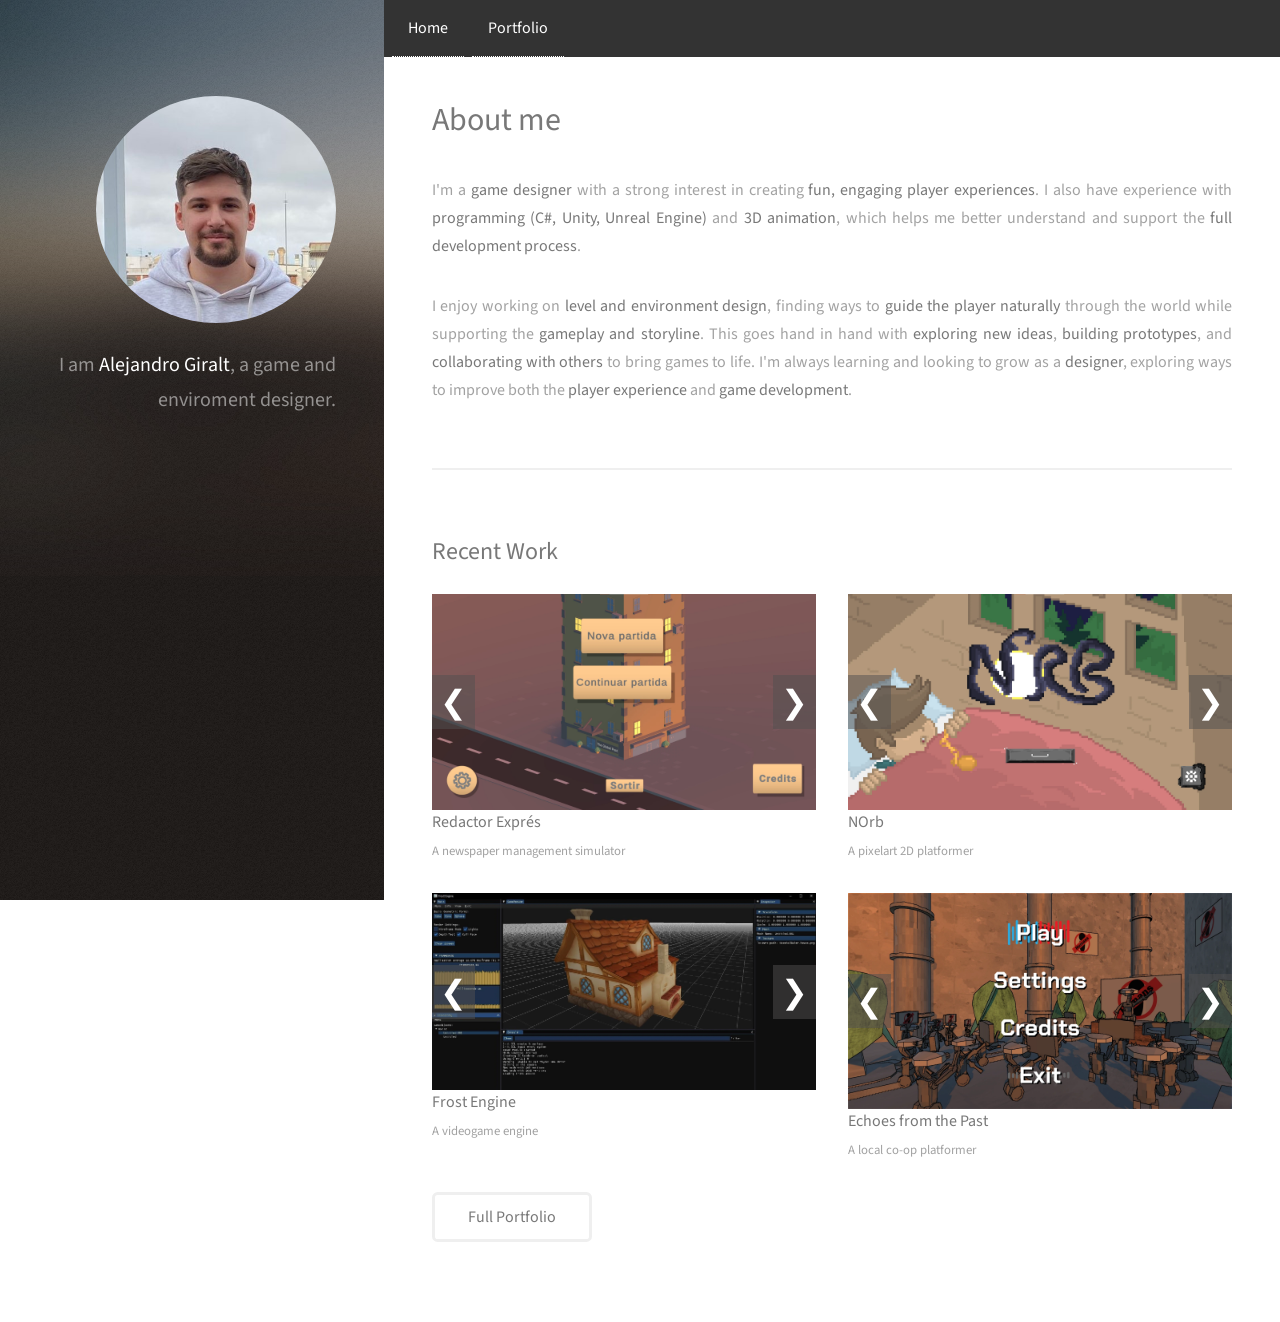
==== commit ed651bd9: "Updated Redactor and Echoes projects" ====
--- a/index.html
+++ b/index.html
@@ -46,19 +46,19 @@
 			<header class="major">
 				<h2>About me</h2>
 			</header>
-			<p class="justify">I'm a game designer with a strong interest in creating fun,
-				engaging player experiences. I also have experience with
-				programming (C#, Unity, Unreal Engine) and 3D animation,
-				which helps me better understand and support the full
-				development process.
+			<p class="justify">
+				I'm a <strong>game designer</strong> with a strong interest in creating <strong>fun, engaging player
+					experiences</strong>. I also have experience with <strong>programming (C#, Unity, Unreal
+					Engine)</strong> and <strong>3D animation</strong>, which helps me better understand and support the
+				<strong>full development process</strong>.
 			</p>
-			<p class="justify">I enjoy working on level and environment design,
-				finding ways to guide the player naturally through the
-				world while supporting the gameplay and storyline. This goes hand
-				in hand with exploring new ideas, building prototypes, and
-				collaborating with others to bring games to life. I'm always
-				learning and looking to grow as a designer,
-				exploring ways to improve both the player experience and game development.
+			<p class="justify">
+				I enjoy working on <strong>level and environment design</strong>, finding ways to <strong>guide the
+					player naturally</strong> through the world while supporting the <strong>gameplay and
+					storyline</strong>. This goes hand in hand with <strong>exploring new ideas</strong>,
+				<strong>building prototypes</strong>, and <strong>collaborating with others</strong> to bring games to
+				life. I'm always learning and looking to grow as a <strong>designer</strong>, exploring ways to improve
+				both the <strong>player experience</strong> and <strong>game development</strong>.
 			</p>
 			<!--<ul class="actions">
 				<li><a href="#" class="button">Learn More</a></li>
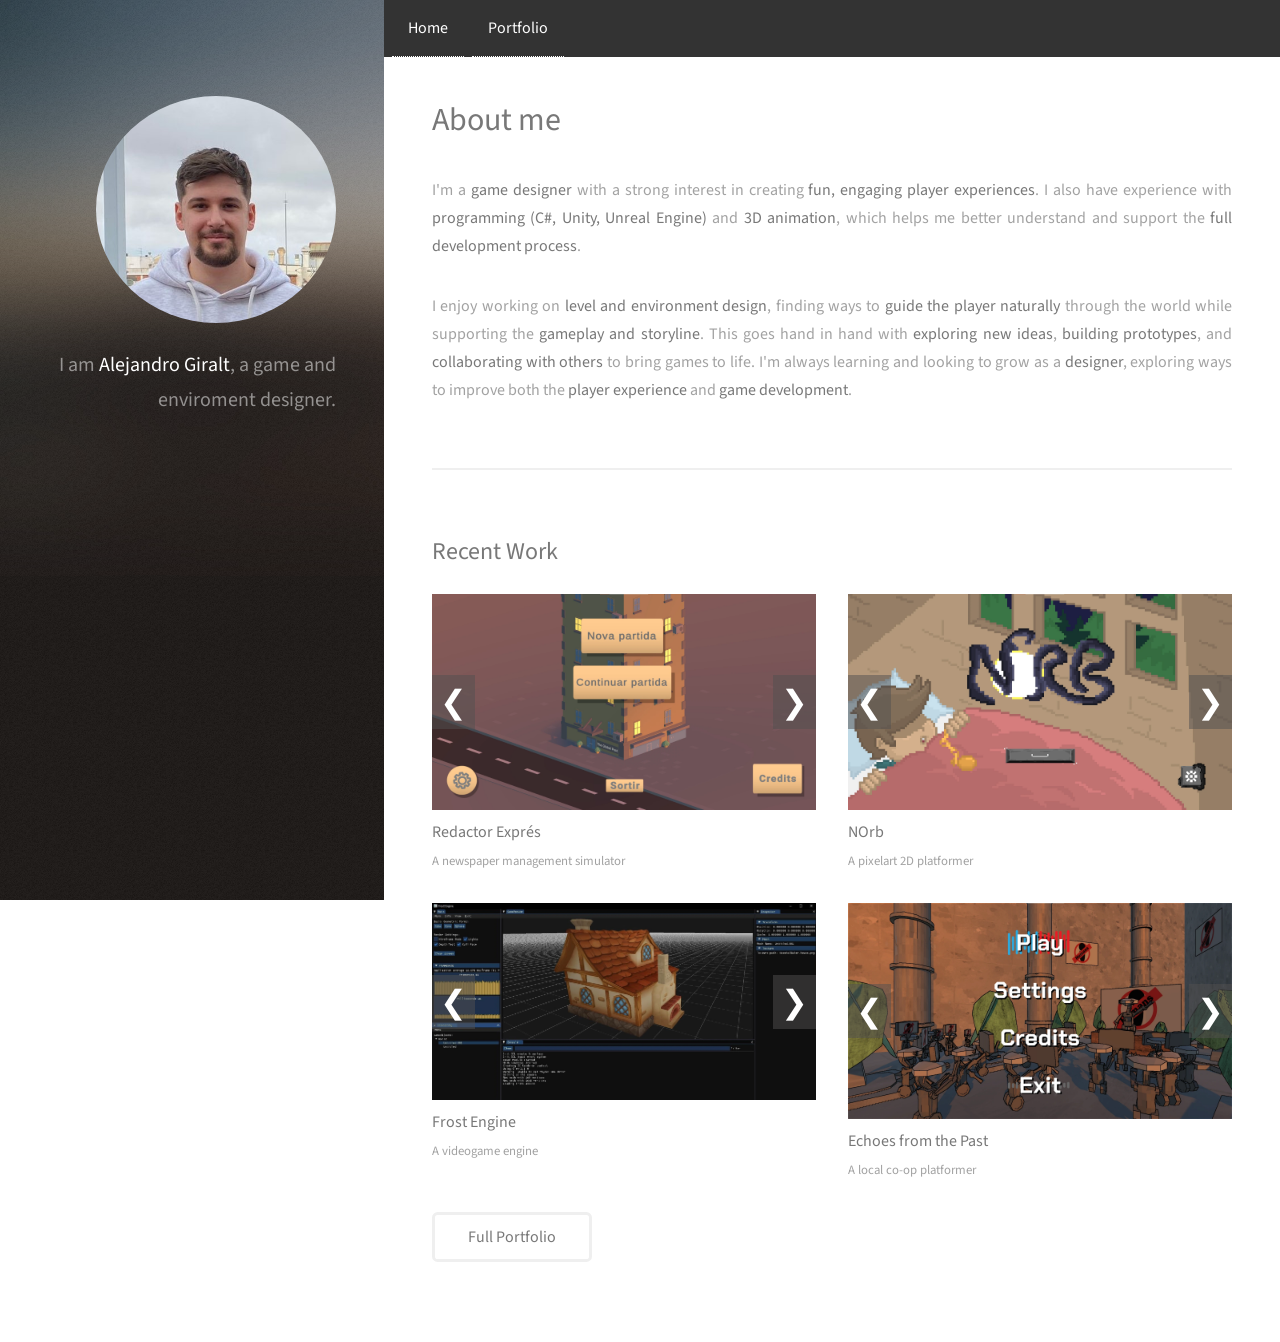
==== commit de51bad7: "Updated Frost and Norb projects" ====
--- a/index.html
+++ b/index.html
@@ -70,7 +70,7 @@
 			<h2>Recent Work</h2>
 			<div class="row">
 				<article class="col-6 col-12-xsmall work-item">
-					<div class="image-slider">
+					<div class="image-slider" style="margin-bottom: 10px;">
 						<button class="prev" onclick="changeSlide(-1)">&#10094;</button>
 						<img class="slide-image" src="images/Redactor1.webp" style="display:block;" />
 						<img class="slide-image" src="images/Redactor2.webp" style="display:none;" />
@@ -86,7 +86,7 @@
 				</article>
 				<article class="col-6 col-12-xsmall work-item">
 
-					<div class="image-slider">
+					<div class="image-slider" style="margin-bottom: 10px;">
 						<button class="prev" onclick="changeSlide(-1)">&#10094;</button>
 						<img class="slide-image" src="images/Norb1.webp" style="display:block;" />
 						<img class="slide-image" src="images/Norb2.webp" style="display:none;" />
@@ -95,22 +95,27 @@
 						<img class="slide-image" src="images/Norb4.webp" style="display:none;" />
 						<button class="next" onclick="changeSlide(1)">&#10095;</button>
 					</div>
-					<h3>NOrb</h3>
+					<a href="./projects.html?modal=modal-Norb">
+						<h3>NOrb</h3>
+					</a>
 					<p>A pixelart 2D platformer</p>
 				</article>
 				<article class="col-6 col-12-xsmall work-item">
-					<div class="image-slider">
+					<div class="image-slider" style="margin-bottom: 10px;">
 						<button class="prev" onclick="changeSlide(-1)">&#10094;</button>
 						<img class="slide-image" src="images/Frost1.webp" style="display:block;" />
 						<img class="slide-image" src="images/Frost2.webp" style="display:none;" />
 						<img class="slide-image" src="images/Frost3.webp" style="display:none;" />
 						<button class="next" onclick="changeSlide(1)">&#10095;</button>
 					</div>
-					<h3>Frost Engine</h3>
+					<a href="./projects.html?modal=modal-Frost">
+						<h3>Frost Engine</h3>
+					</a>
+
 					<p>A videogame engine</p>
 				</article>
 				<article class="col-6 col-12-xsmall work-item">
-					<div class="image-slider">
+					<div class="image-slider" style="margin-bottom: 10px;">
 						<button class="prev" onclick="changeSlide(-1)">&#10094;</button>
 						<img class="slide-image" src="images/Echoes1.webp" style="display:block;" />
 						<img class="slide-image" src="images/Echoes2.webp" style="display:none;" />
@@ -119,7 +124,10 @@
 						<img class="slide-image" src="images/Echoes5.webp" style="display:none;" />
 						<button class="next" onclick="changeSlide(1)">&#10095;</button>
 					</div>
-					<h3>Echoes from the Past</h3>
+					<a href="./projects.html?modal=modal-Echoes">
+						<h3>Echoes from the Past</h3>
+					</a>
+
 					<p>A local co-op platformer</p>
 				</article>
 
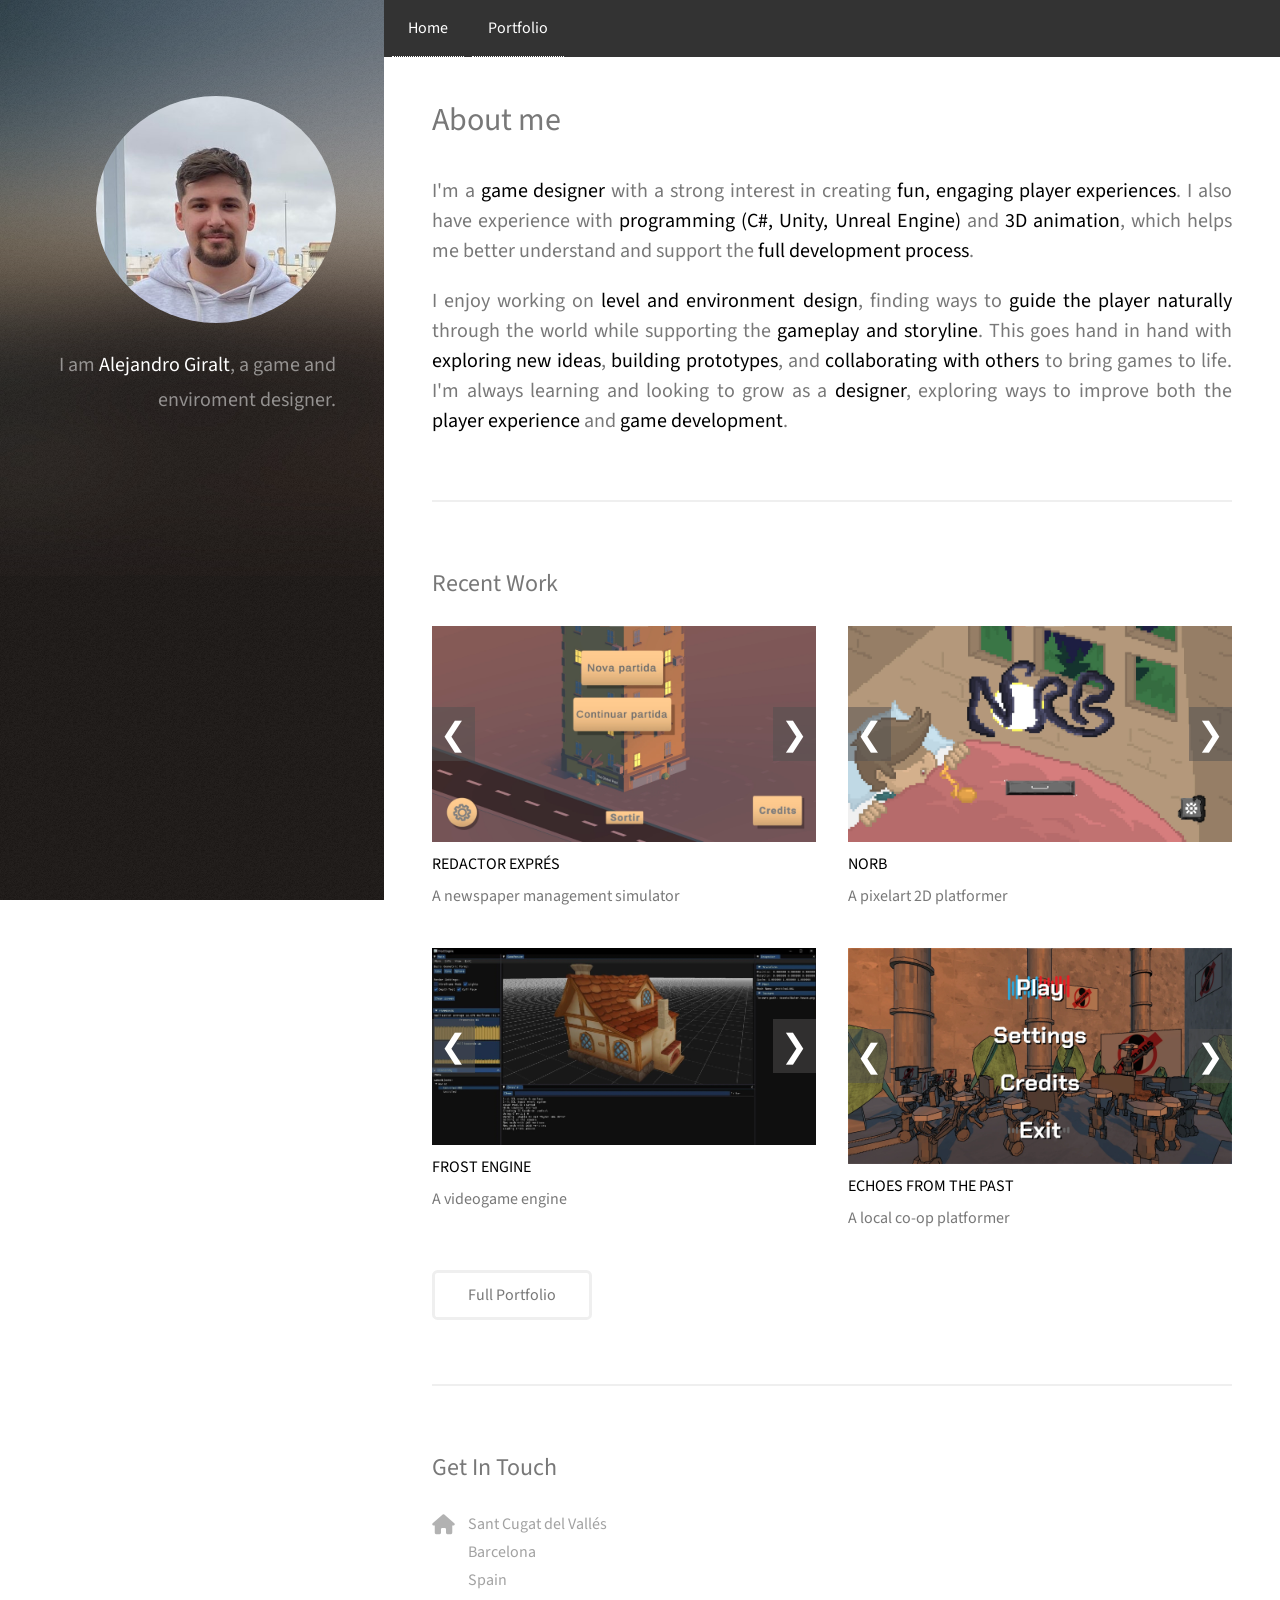
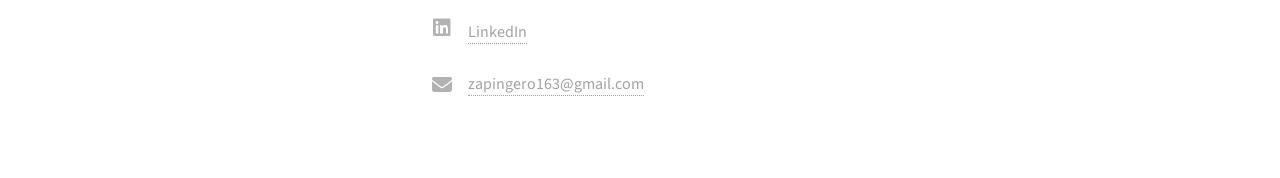
==== commit 782dedcc: "Some changes in text" ====
--- a/index.html
+++ b/index.html
@@ -12,6 +12,8 @@
 	<meta name="viewport" content="width=device-width, initial-scale=1, user-scalable=no" />
 	<link rel="stylesheet" href="assets/css/main.css" />
 
+	<link rel="stylesheet" href="https://cdnjs.cloudflare.com/ajax/libs/font-awesome/6.5.0/css/all.min.css">
+
 	<style>
 		/* === DEBUG VISUAL === */
 		/** {
@@ -34,7 +36,8 @@
 			<a class="image avatar"><img src="images/avatarYo.jpg" alt="" /></a>
 			<h1>I am <strong>Alejandro Giralt</strong>, a game<br />
 				and enviroment designer.<br />
-				<!--crafted by <a href="http://html5up.net">HTML5 UP</a>.</h1>-->
+				<!--crafted by <a href="http://html5up.net">HTML5 UP</a>.-->
+			</h1>
 		</div>
 	</header>
 
@@ -46,20 +49,20 @@
 			<header class="major">
 				<h2>About me</h2>
 			</header>
-			<p class="justify">
+			<h3 class="justify">
 				I'm a <strong>game designer</strong> with a strong interest in creating <strong>fun, engaging player
 					experiences</strong>. I also have experience with <strong>programming (C#, Unity, Unreal
 					Engine)</strong> and <strong>3D animation</strong>, which helps me better understand and support the
 				<strong>full development process</strong>.
-			</p>
-			<p class="justify">
+			</h3>
+			<h3 class="justify">
 				I enjoy working on <strong>level and environment design</strong>, finding ways to <strong>guide the
 					player naturally</strong> through the world while supporting the <strong>gameplay and
 					storyline</strong>. This goes hand in hand with <strong>exploring new ideas</strong>,
 				<strong>building prototypes</strong>, and <strong>collaborating with others</strong> to bring games to
 				life. I'm always learning and looking to grow as a <strong>designer</strong>, exploring ways to improve
 				both the <strong>player experience</strong> and <strong>game development</strong>.
-			</p>
+			</h3>
 			<!--<ul class="actions">
 				<li><a href="#" class="button">Learn More</a></li>
 			</ul>-->
@@ -80,9 +83,10 @@
 						<button class="next" onclick="changeSlide(1)">&#10095;</button>
 					</div>
 					<a href="./projects.html?modal=modal-Redactor">
-						<h3>Redactor Exprés</h3>
+						<h3><b>REDACTOR EXPRÉS</b></h3>
+						<h3>A newspaper management simulator</h3>
 					</a>
-					<p>A newspaper management simulator</p>
+
 				</article>
 				<article class="col-6 col-12-xsmall work-item">
 
@@ -96,9 +100,10 @@
 						<button class="next" onclick="changeSlide(1)">&#10095;</button>
 					</div>
 					<a href="./projects.html?modal=modal-Norb">
-						<h3>NOrb</h3>
+						<h3><b>NORB</b></h3>
+						<h3>A pixelart 2D platformer</h3>
 					</a>
-					<p>A pixelart 2D platformer</p>
+
 				</article>
 				<article class="col-6 col-12-xsmall work-item">
 					<div class="image-slider" style="margin-bottom: 10px;">
@@ -109,10 +114,11 @@
 						<button class="next" onclick="changeSlide(1)">&#10095;</button>
 					</div>
 					<a href="./projects.html?modal=modal-Frost">
-						<h3>Frost Engine</h3>
+						<h3><b>FROST ENGINE</b></h3>
+						<h3>A videogame engine</h3>
 					</a>
 
-					<p>A videogame engine</p>
+
 				</article>
 				<article class="col-6 col-12-xsmall work-item">
 					<div class="image-slider" style="margin-bottom: 10px;">
@@ -125,16 +131,44 @@
 						<button class="next" onclick="changeSlide(1)">&#10095;</button>
 					</div>
 					<a href="./projects.html?modal=modal-Echoes">
-						<h3>Echoes from the Past</h3>
+						<h3><b>ECHOES FROM THE PAST</b></h3>
+						<h3>A local co-op platformer</h3>
 					</a>
 
-					<p>A local co-op platformer</p>
+
 				</article>
 
 			</div>
 			<ul class="actions">
 				<li><a href="./projects.html" class="button">Full Portfolio</a></li>
 			</ul>
+		</section>
+
+		<section id="three">
+			<h2>Get In Touch</h2>
+			
+			<div class="row">
+				<div class="col-8 col-12-small">
+					<ul class="labeled-icons">
+						<li>
+							<h3 class="icon solid fa-home"><span class="label">Address</span></h3>
+							Sant Cugat del Vallés<br />
+							Barcelona<br />
+							Spain
+						</li>
+						<li>
+							
+							<h3 class="fab fa-linkedin"><span class="label"></span></h3>
+							<a href="https://www.linkedin.com/in/alejandro-giralt/">LinkedIn</a>
+						</li>
+						<li>
+							<h3 class="icon solid fa-envelope"><span class="label">Email</span></h3>
+							<a href="#">zapingero163@gmail.com</a>
+						</li>
+					</ul>
+				</div>
+
+			</div>
 		</section>
 
 
--- a/assets/css/main.css
+++ b/assets/css/main.css
@@ -221,7 +221,7 @@
 
 strong,
 b {
-	color: #787878;
+	color: #000000;
 	font-weight: 400;
 }
 
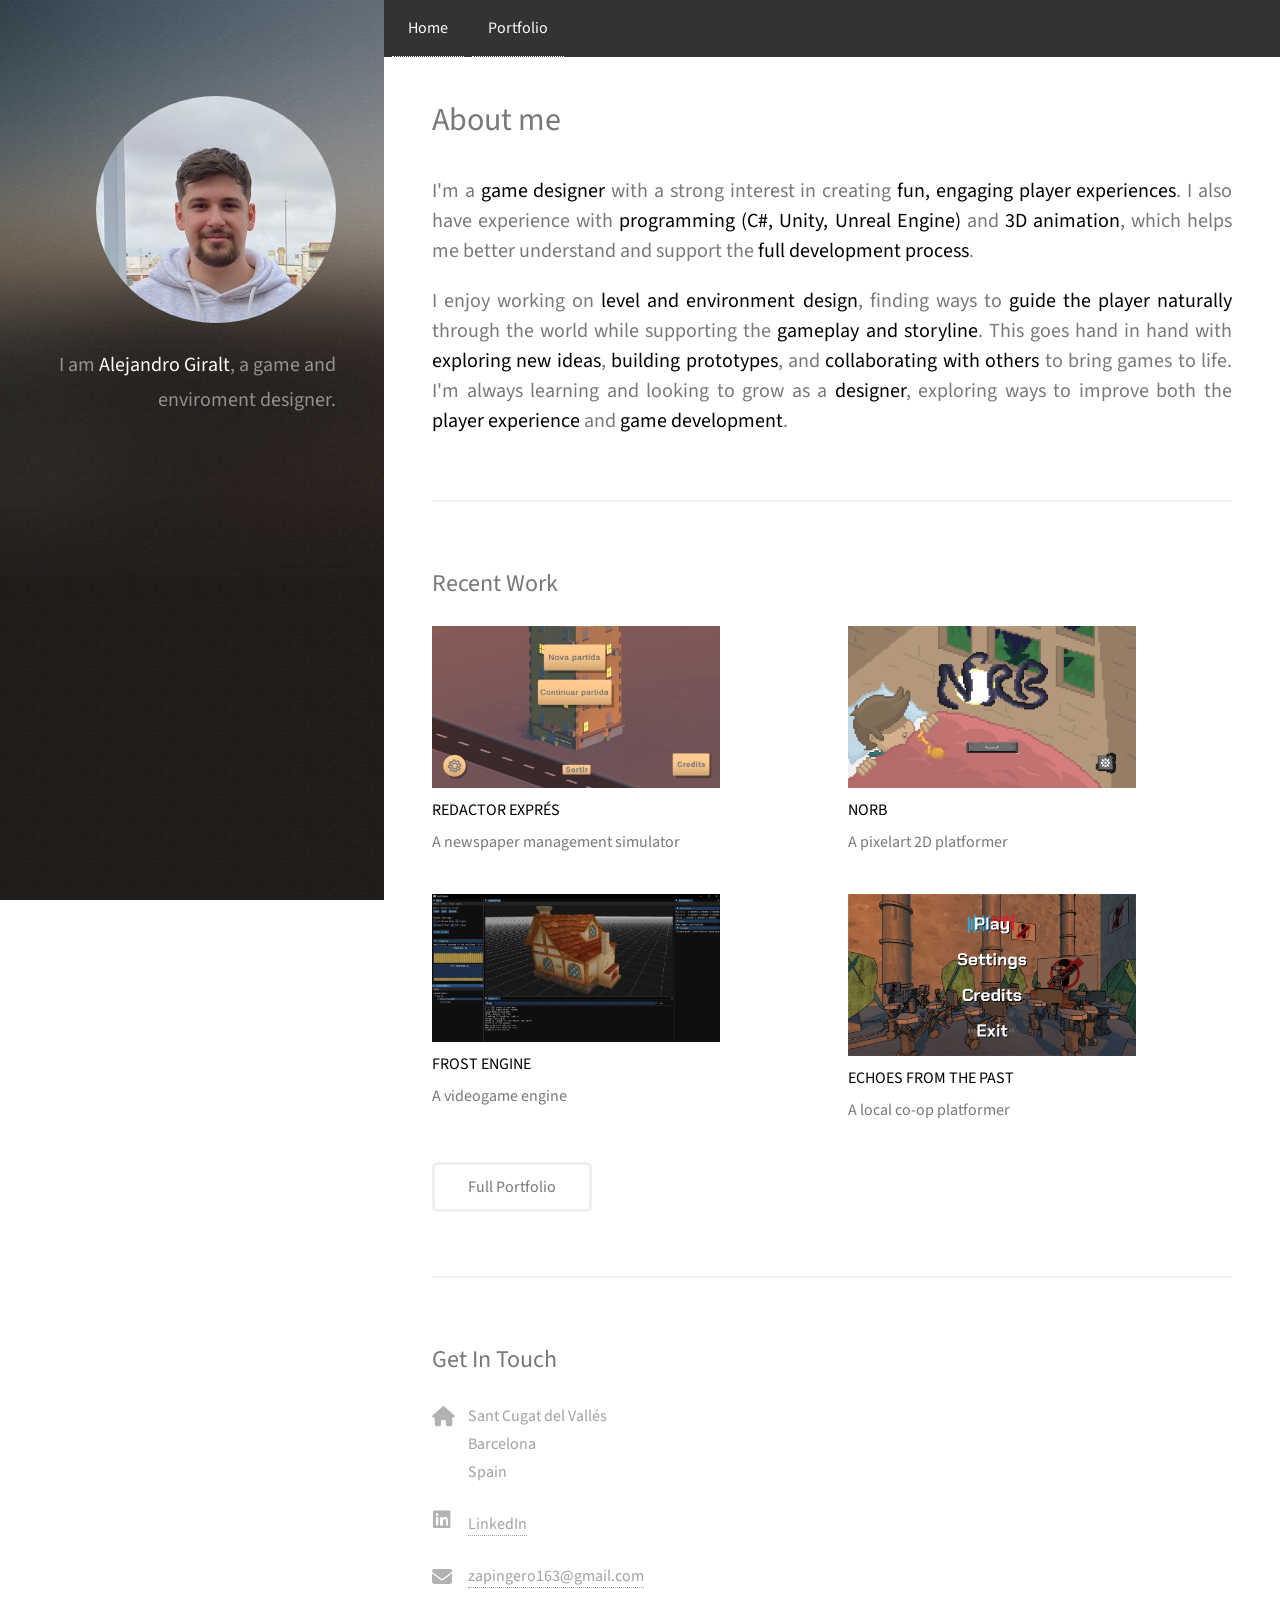
==== commit 2ea596b0: "General fixes and testing" ====
--- a/index.html
+++ b/index.html
@@ -7,7 +7,7 @@
 <html>
 
 <head>
-	<title>Strata by HTML5 UP</title>
+	<title>Alejandro Giralt</title>
 	<meta charset="utf-8" />
 	<meta name="viewport" content="width=device-width, initial-scale=1, user-scalable=no" />
 	<link rel="stylesheet" href="assets/css/main.css" />
@@ -16,9 +16,9 @@
 
 	<style>
 		/* === DEBUG VISUAL === */
-		/** {
-			outline: 1px solid rgba(255, 0, 0, 0.4);
-		}*/
+		* {
+			/*outline: 1px solid rgba(255, 0, 0, 0.4);*/
+		}
 	</style>
 </head>
 
@@ -38,6 +38,7 @@
 				and enviroment designer.<br />
 				<!--crafted by <a href="http://html5up.net">HTML5 UP</a>.-->
 			</h1>
+
 		</div>
 	</header>
 
@@ -72,17 +73,12 @@
 		<section id="two">
 			<h2>Recent Work</h2>
 			<div class="row">
-				<article class="col-6 col-12-xsmall work-item">
-					<div class="image-slider" style="margin-bottom: 10px;">
-						<button class="prev" onclick="changeSlide(-1)">&#10094;</button>
-						<img class="slide-image" src="images/Redactor1.webp" style="display:block;" />
-						<img class="slide-image" src="images/Redactor2.webp" style="display:none;" />
-						<img class="slide-image" src="images/Redactor3.webp" style="display:none;" />
-						<img class="slide-image" src="images/Redactor4.webp" style="display:none;" />
-						<img class="slide-image" src="images/Redactor5.webp" style="display:none;" />
-						<button class="next" onclick="changeSlide(1)">&#10095;</button>
-					</div>
+				<article class="col-6 col-12-xsmall work-item ">
+
 					<a href="./projects.html?modal=modal-Redactor">
+						<div class="image-slider" style="margin-bottom: 10px;">
+							<img class="slide-image" src="images/Redactor1.webp" style="display:block;" />
+						</div>
 						<h3><b>REDACTOR EXPRÉS</b></h3>
 						<h3>A newspaper management simulator</h3>
 					</a>
@@ -90,30 +86,22 @@
 				</article>
 				<article class="col-6 col-12-xsmall work-item">
 
-					<div class="image-slider" style="margin-bottom: 10px;">
-						<button class="prev" onclick="changeSlide(-1)">&#10094;</button>
-						<img class="slide-image" src="images/Norb1.webp" style="display:block;" />
-						<img class="slide-image" src="images/Norb2.webp" style="display:none;" />
-						<img class="slide-image" src="images/Norb5.webp" style="display:none;" />
-						<img class="slide-image" src="images/Norb3.webp" style="display:none;" />
-						<img class="slide-image" src="images/Norb4.webp" style="display:none;" />
-						<button class="next" onclick="changeSlide(1)">&#10095;</button>
-					</div>
 					<a href="./projects.html?modal=modal-Norb">
+						<div class="image-slider" style="margin-bottom: 10px;">
+							<img class="slide-image" src="images/Norb1.webp" style="display:block;" />
+						</div>
 						<h3><b>NORB</b></h3>
 						<h3>A pixelart 2D platformer</h3>
 					</a>
 
 				</article>
 				<article class="col-6 col-12-xsmall work-item">
-					<div class="image-slider" style="margin-bottom: 10px;">
-						<button class="prev" onclick="changeSlide(-1)">&#10094;</button>
-						<img class="slide-image" src="images/Frost1.webp" style="display:block;" />
-						<img class="slide-image" src="images/Frost2.webp" style="display:none;" />
-						<img class="slide-image" src="images/Frost3.webp" style="display:none;" />
-						<button class="next" onclick="changeSlide(1)">&#10095;</button>
-					</div>
+
 					<a href="./projects.html?modal=modal-Frost">
+						<div class="image-slider" style="margin-bottom: 10px;">
+							<img class="slide-image" src="images/Frost1.webp" style="display:block;" />
+
+						</div>
 						<h3><b>FROST ENGINE</b></h3>
 						<h3>A videogame engine</h3>
 					</a>
@@ -121,16 +109,12 @@
 
 				</article>
 				<article class="col-6 col-12-xsmall work-item">
-					<div class="image-slider" style="margin-bottom: 10px;">
-						<button class="prev" onclick="changeSlide(-1)">&#10094;</button>
-						<img class="slide-image" src="images/Echoes1.webp" style="display:block;" />
-						<img class="slide-image" src="images/Echoes2.webp" style="display:none;" />
-						<img class="slide-image" src="images/Echoes3.webp" style="display:none;" />
-						<img class="slide-image" src="images/Echoes4.webp" style="display:none;" />
-						<img class="slide-image" src="images/Echoes5.webp" style="display:none;" />
-						<button class="next" onclick="changeSlide(1)">&#10095;</button>
-					</div>
+
 					<a href="./projects.html?modal=modal-Echoes">
+						<div class="image-slider" style="margin-bottom: 10px;">
+							<img class="slide-image" src="images/Echoes1.webp" style="display:block;" />
+
+						</div>
 						<h3><b>ECHOES FROM THE PAST</b></h3>
 						<h3>A local co-op platformer</h3>
 					</a>
@@ -146,7 +130,7 @@
 
 		<section id="three">
 			<h2>Get In Touch</h2>
-			
+
 			<div class="row">
 				<div class="col-8 col-12-small">
 					<ul class="labeled-icons">
@@ -157,7 +141,7 @@
 							Spain
 						</li>
 						<li>
-							
+
 							<h3 class="fab fa-linkedin"><span class="label"></span></h3>
 							<a href="https://www.linkedin.com/in/alejandro-giralt/">LinkedIn</a>
 						</li>
--- a/assets/css/main.css
+++ b/assets/css/main.css
@@ -3541,6 +3541,7 @@
 	width: 100%;
 	height: 100%;
 	background: rgba(0, 0, 0, 0.6);
+	 overflow: auto;
 }
 
 .modal-content {
@@ -3551,6 +3552,7 @@
 	max-width: 1000px;
 	border-radius: 1em;
 	position: relative;
+	 overflow-y: auto;
 }
 
 .modal-nav {
@@ -3573,7 +3575,7 @@
 }
 
 body.modal-open {
-	overflow: hidden;
+	overflow: auto;
 }
 
 
@@ -3583,7 +3585,7 @@
 
 .image-slider {
 	position: relative;
-	max-width: 100%;
+	max-width: 75%;
 	text-align: center;
 }
 
@@ -3612,4 +3614,28 @@
 
 .next {
 	right: 0;
+}
+
+
+
+
+
+
+.videoResponsive {
+  position: relative;
+  padding-bottom: 56.25%; /* 16:9 aspect ratio */
+  height: 0;
+  overflow: hidden;
+  max-width: 100%;
+  background: #000;
+  border-radius: 8px; /* Opcional */
+}
+
+.videoResponsive iframe {
+  position: absolute;
+  top: 0;
+  left: 0;
+  width: 100%;
+  height: 100%;
+  border: 0;
 }
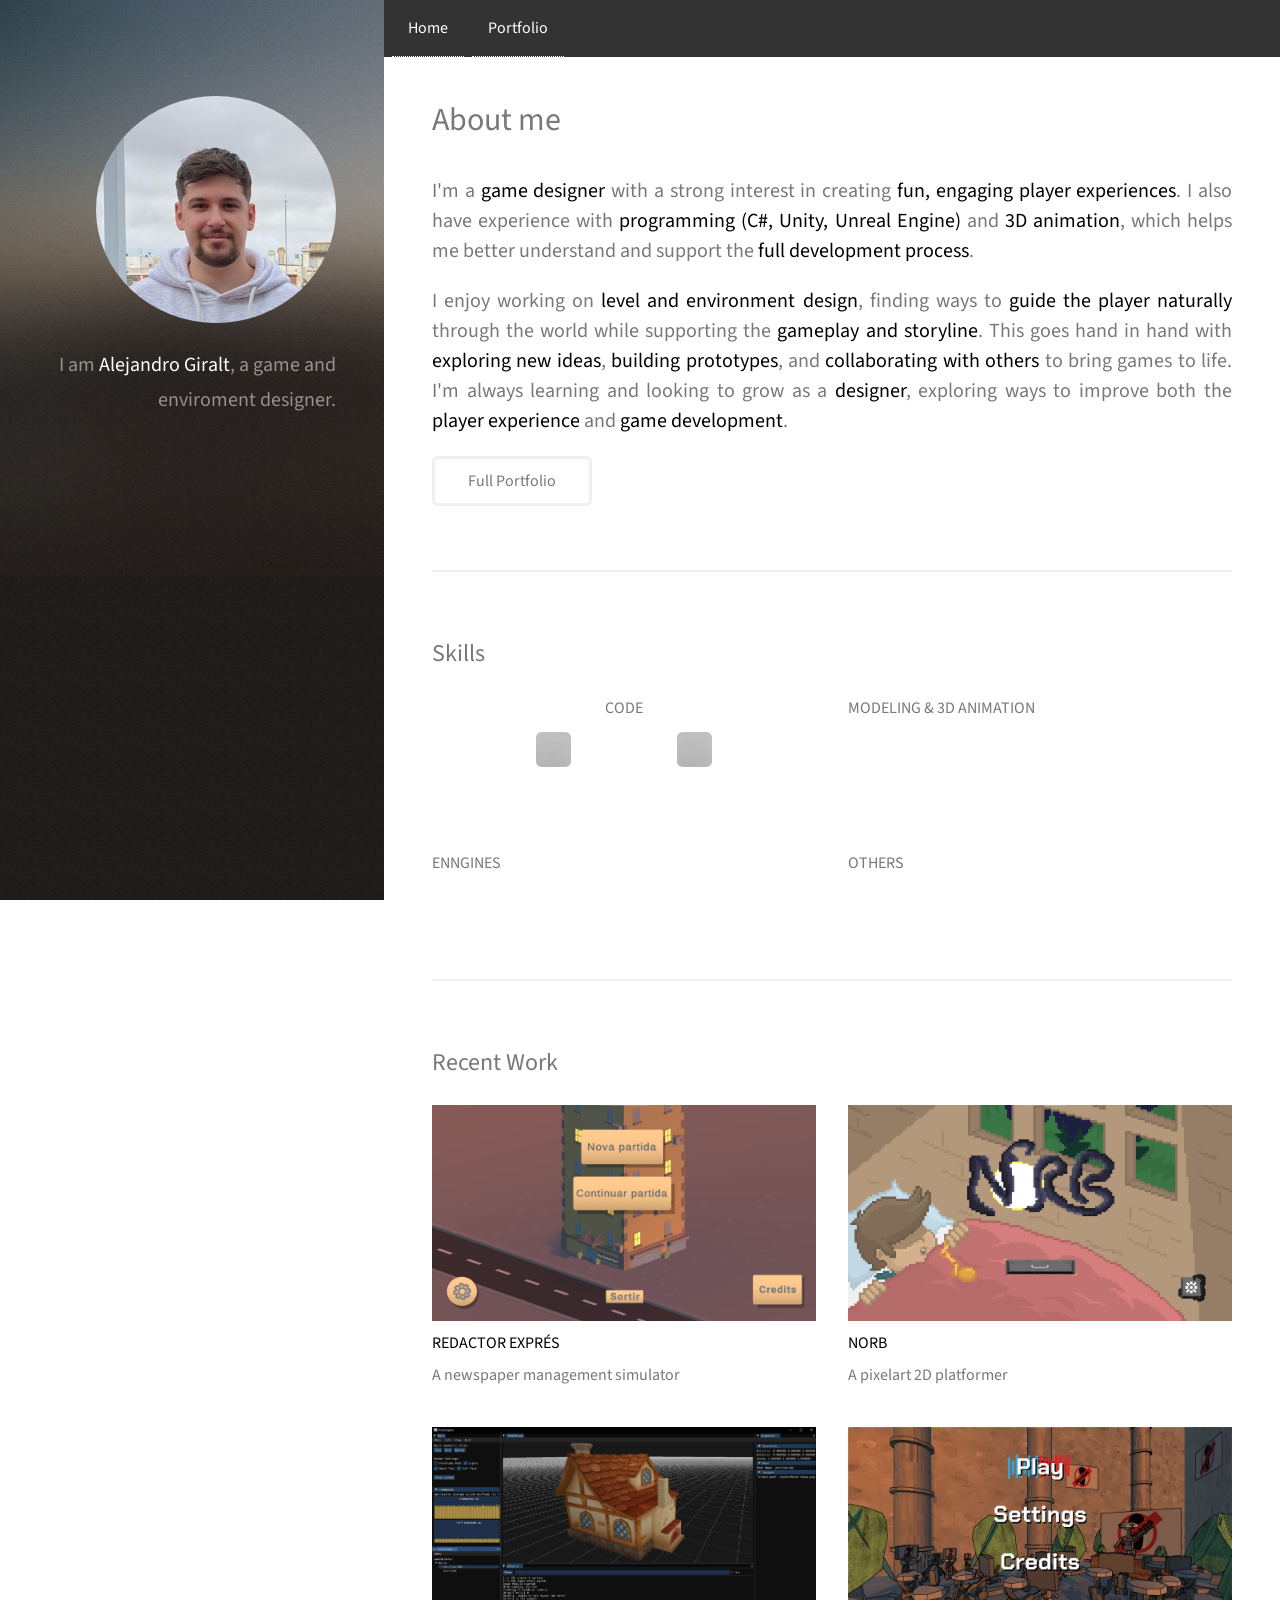
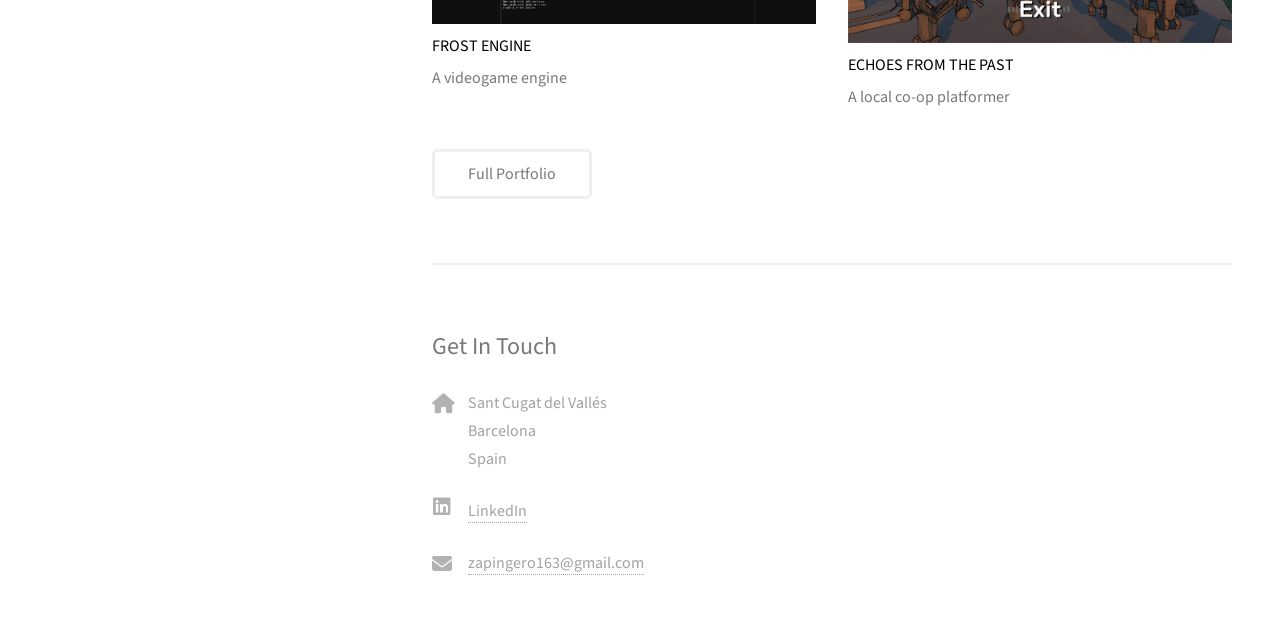
==== commit d489c64b: "Skills" ====
--- a/index.html
+++ b/index.html
@@ -64,9 +64,42 @@
 				life. I'm always learning and looking to grow as a <strong>designer</strong>, exploring ways to improve
 				both the <strong>player experience</strong> and <strong>game development</strong>.
 			</h3>
-			<!--<ul class="actions">
-				<li><a href="#" class="button">Learn More</a></li>
-			</ul>-->
+			<ul class="actions">
+				<li><a href="./projects.html" class="button">Full Portfolio</a></li>
+			</ul>
+		</section>
+
+		<!-- Two -->
+		<section id="two">
+			<h2>Skills</h2>
+			<div class="row">
+				<article class="col-6 col-12-xsmall work-item">
+					<h3 style="text-align: center;">CODE</h3>
+					<div class="row" style="justify-content: center;">						
+						<article class="col-6 col-12-xsmall work-item" >
+							<span class="image left"><img src="images/avatar.jpg" alt="" /></span>
+							<span class="image right"><img src="images/avatar.jpg" alt="" /></span>
+						</article>
+					</div>
+
+					
+
+
+
+					<!--<h3>- HTML/C#</h3>-->
+				</article>
+				<article class="col-6 col-12-xsmall work-item ">
+					<h3>MODELING & 3D ANIMATION</h3>
+				</article>
+				<article class="col-6 col-12-xsmall work-item ">
+					<h3>ENNGINES</h3>
+				</article>
+				<article class="col-6 col-12-xsmall work-item ">
+					<h3>OTHERS</h3>
+				</article>
+
+			</div>
+
 		</section>
 
 		<!-- Two -->
--- a/assets/css/main.css
+++ b/assets/css/main.css
@@ -2249,7 +2249,7 @@
 
 .image.left,
 .image.right {
-	max-width: 40%;
+	max-width: 20%;
 }
 
 .image.left img,
@@ -2296,7 +2296,7 @@
 
 ul {
 	list-style: disc;
-	margin: 0 0 2em 0;
+	margin: 0 0 0 0;
 	padding-left: 1em;
 }
 
@@ -2311,7 +2311,7 @@
 
 ul.alt li {
 	border-top: solid 2px #efefef;
-	padding: 0.5em 0;
+	padding: 0em 0;
 }
 
 ul.alt li:first-child {
@@ -3585,7 +3585,7 @@
 
 .image-slider {
 	position: relative;
-	max-width: 75%;
+	max-width: 100%;
 	text-align: center;
 }
 
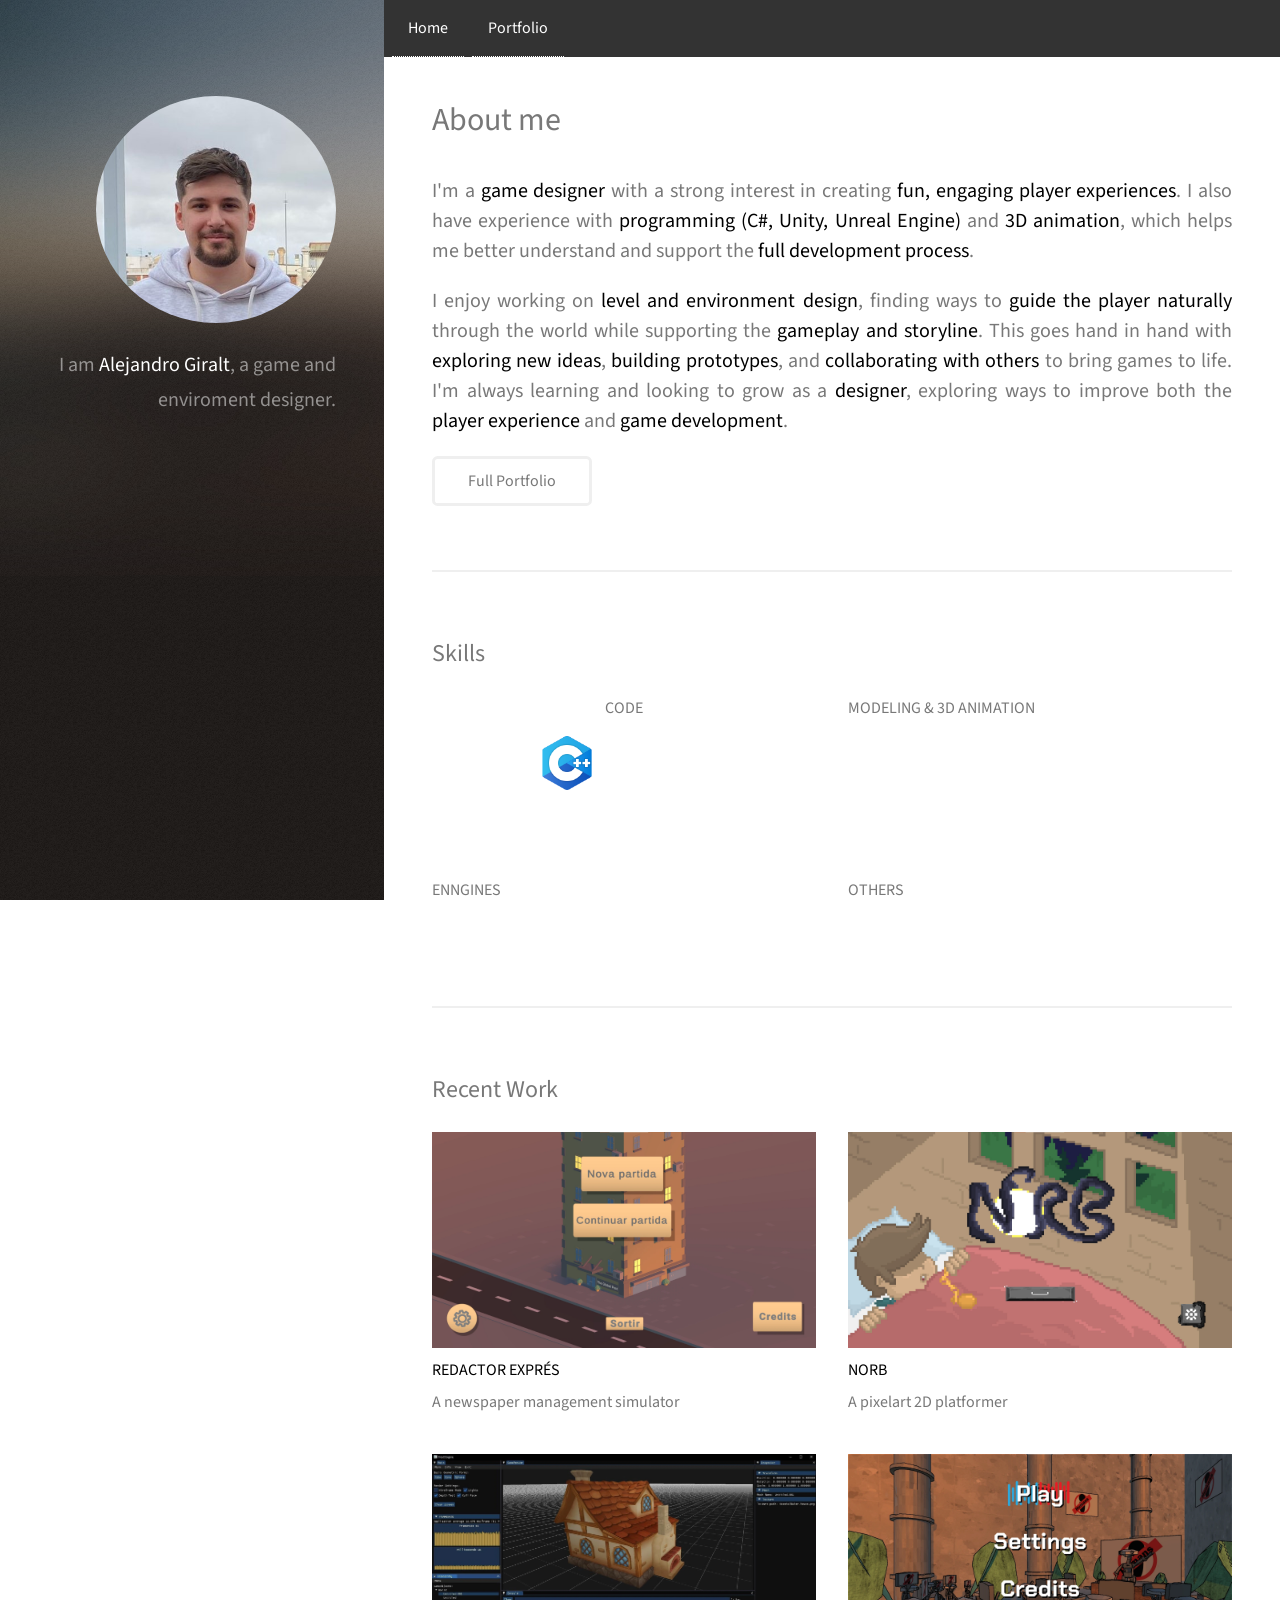
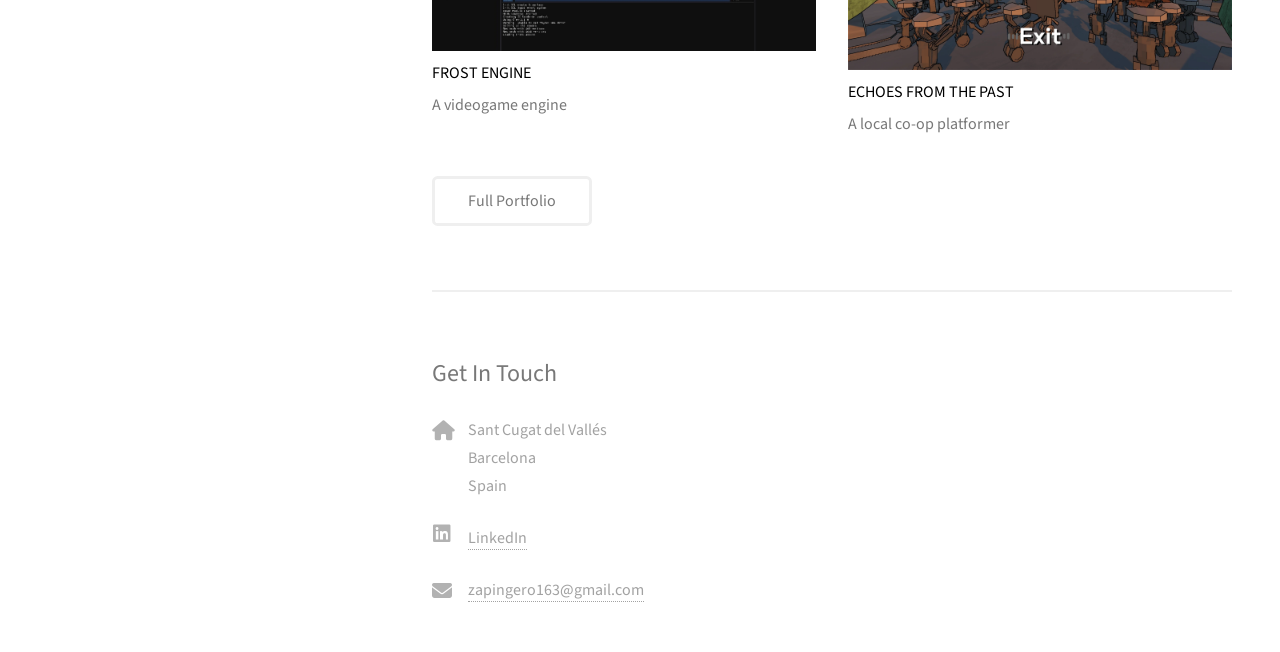
==== commit 19f1c83b: "Skills p2" ====
--- a/index.html
+++ b/index.html
@@ -77,8 +77,8 @@
 					<h3 style="text-align: center;">CODE</h3>
 					<div class="row" style="justify-content: center;">						
 						<article class="col-6 col-12-xsmall work-item" >
-							<span class="image left"><img src="images/avatar.jpg" alt="" /></span>
-							<span class="image right"><img src="images/avatar.jpg" alt="" /></span>
+							<span class="image left"><img src="images/c++logo.png" alt="" /></span>
+							<span class="image right"><img src="images/logohtml.png" alt="" /></span>
 						</article>
 					</div>
 
--- a/assets/css/main.css
+++ b/assets/css/main.css
@@ -2181,7 +2181,7 @@
 	-webkit-transition: opacity 0.2s ease-in-out;
 	-ms-transition: opacity 0.2s ease-in-out;
 	transition: opacity 0.2s ease-in-out;
-	background: url("images/overlay.png");
+	/*background: url("images/overlay.png");*/
 	border-radius: 0.35em;
 	content: '';
 	display: block;
@@ -2249,7 +2249,7 @@
 
 .image.left,
 .image.right {
-	max-width: 20%;
+	max-width: 35%;
 }
 
 .image.left img,
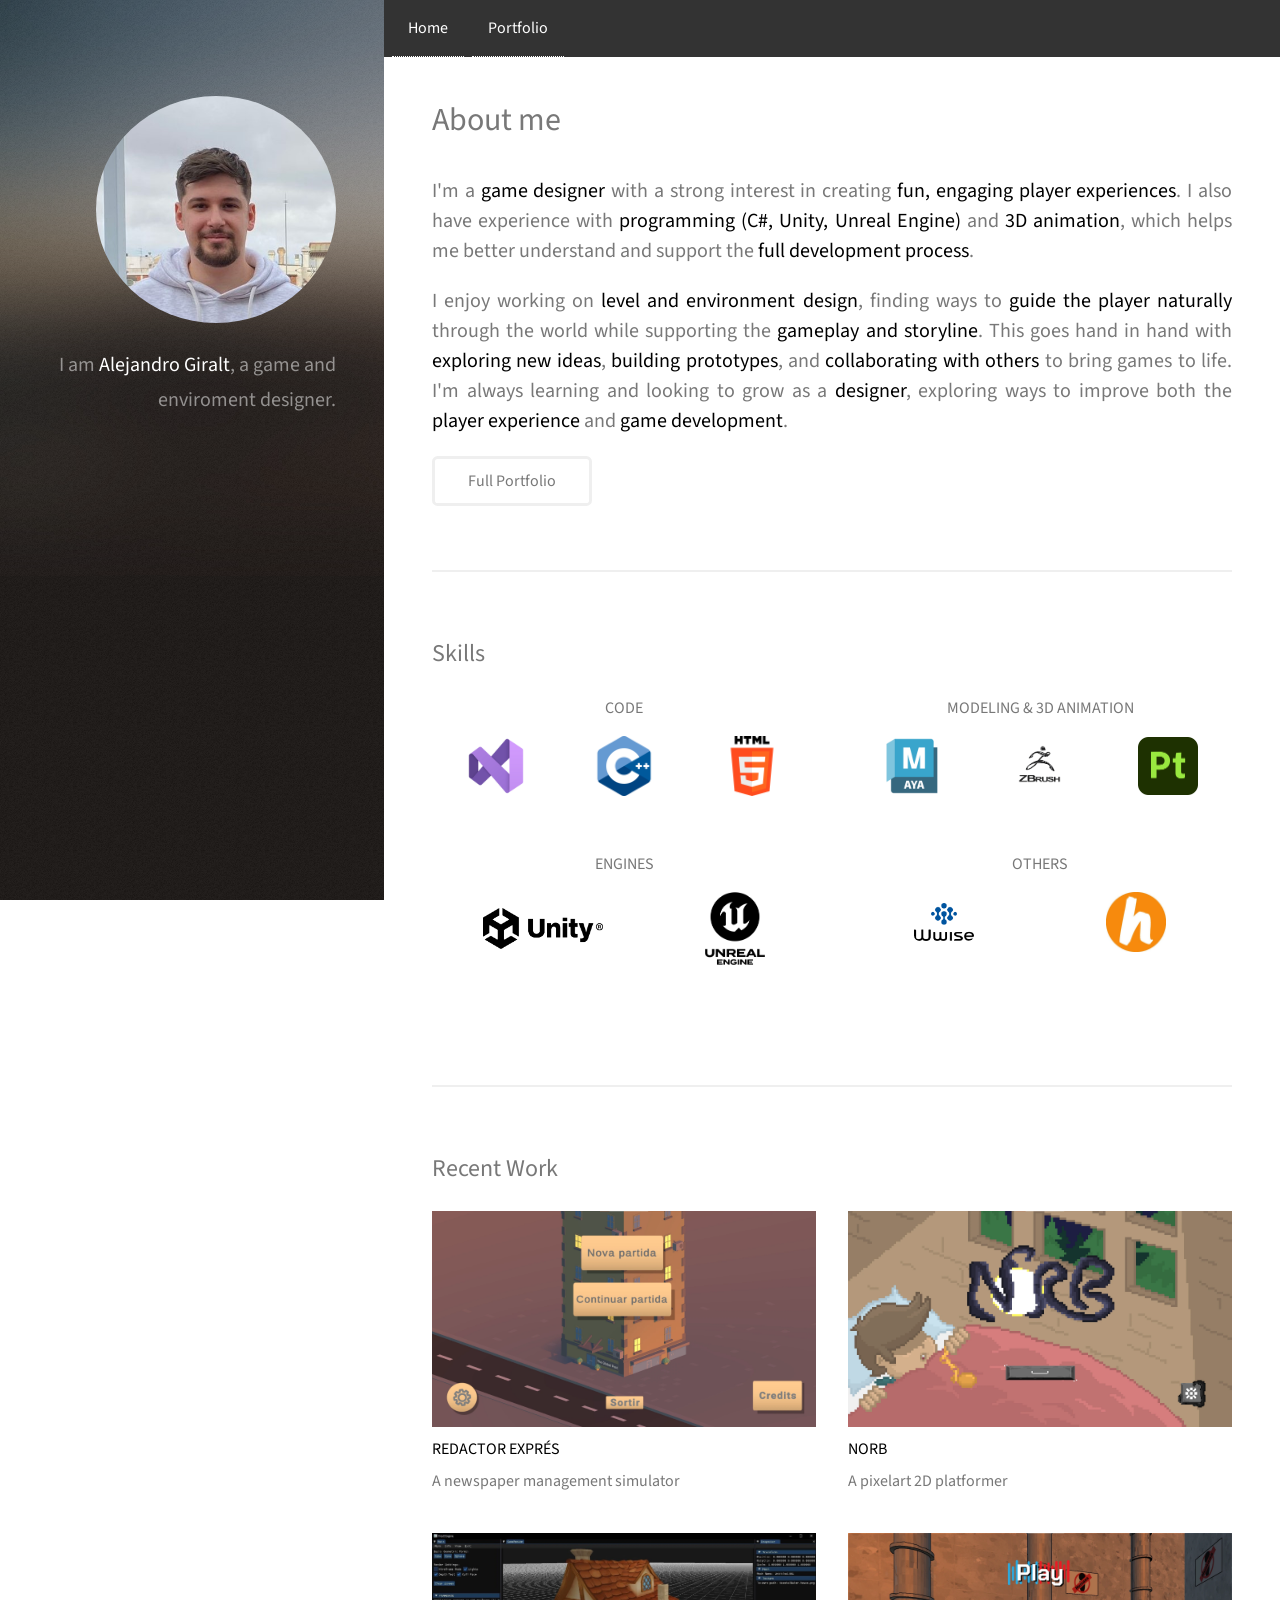
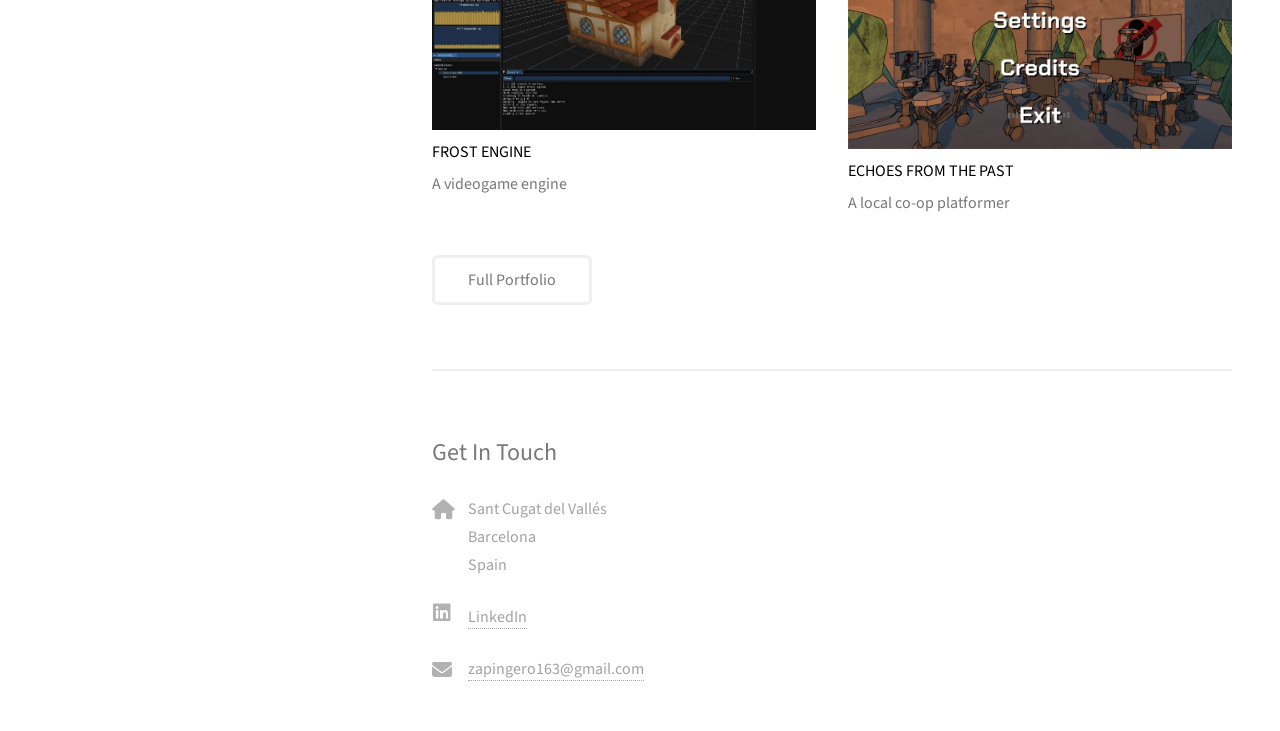
==== commit fd878d9f: "Skills p3 (End)" ====
--- a/index.html
+++ b/index.html
@@ -75,27 +75,34 @@
 			<div class="row">
 				<article class="col-6 col-12-xsmall work-item">
 					<h3 style="text-align: center;">CODE</h3>
-					<div class="row" style="justify-content: center;">						
-						<article class="col-6 col-12-xsmall work-item" >
-							<span class="image left"><img src="images/c++logo.png" alt="" /></span>
-							<span class="image right"><img src="images/logohtml.png" alt="" /></span>
-						</article>
-					</div>
-
-					
-
-
-
-					<!--<h3>- HTML/C#</h3>-->
+					<div class="logos">
+						<span class="image logo"><img src="images/logos/visualstudio.png" alt="" /></span>
+						<span class="image logo"><img src="images/logos/c++.png" alt="" /></span>
+						<span class="image logo"><img src="images/logos/html.png" alt="" /></span>						
+					</div>
 				</article>
 				<article class="col-6 col-12-xsmall work-item ">
-					<h3>MODELING & 3D ANIMATION</h3>
+					<h3 style="text-align: center;">MODELING & 3D ANIMATION</h3>
+					<div class="logos">
+						<span class="image logo"><img src="images/logos/maya.png" alt="" /></span>
+						<span class="image logo"><img src="images/logos/zbrush.png" alt="" /></span>
+						<span class="image logo"><img src="images/logos/substance.png" alt="" /></span>						
+					</div>
 				</article>
 				<article class="col-6 col-12-xsmall work-item ">
-					<h3>ENNGINES</h3>
+					<h3 style="text-align: center;">ENGINES</h3>
+					<div class="logos">
+						<span class="image logou"><img src="images/logos/unity.png" alt="" /></span>
+						<span class="image logo"><img src="images/logos/unreal.png" alt="" /></span>						
+					</div>
+
 				</article>
 				<article class="col-6 col-12-xsmall work-item ">
-					<h3>OTHERS</h3>
+					<h3 style="text-align: center;">OTHERS</h3>
+					<div class="logos">
+						<span class="image logo"><img src="images/logos/wwise.png" alt="" /></span>
+						<span class="image logo"><img src="images/logos/hacknplan.png" alt="" /></span>						
+					</div>
 				</article>
 
 			</div>
--- a/assets/css/main.css
+++ b/assets/css/main.css
@@ -2280,7 +2280,25 @@
 	width: 100%;
 }
 
-
+.image.logo {
+	width: 60px; /* controla el tamaño real */
+}
+
+.image.logo img {
+	width: 100%;
+	height: auto;
+
+}
+
+.image.logou { /*especifico del logo de Unity*/
+	width: 120px; 
+}
+
+.image.logou img { /*especifico del logo de Unity*/
+	width: 100%;
+	height: auto;
+
+}
 
 /* List */
 
@@ -3618,6 +3636,12 @@
 
 
 
+.logos {
+	display: flex;
+	justify-content: space-around; /* o center / space-between */
+	align-items: center;
+	margin-top: 1em;
+}
 
 
 
